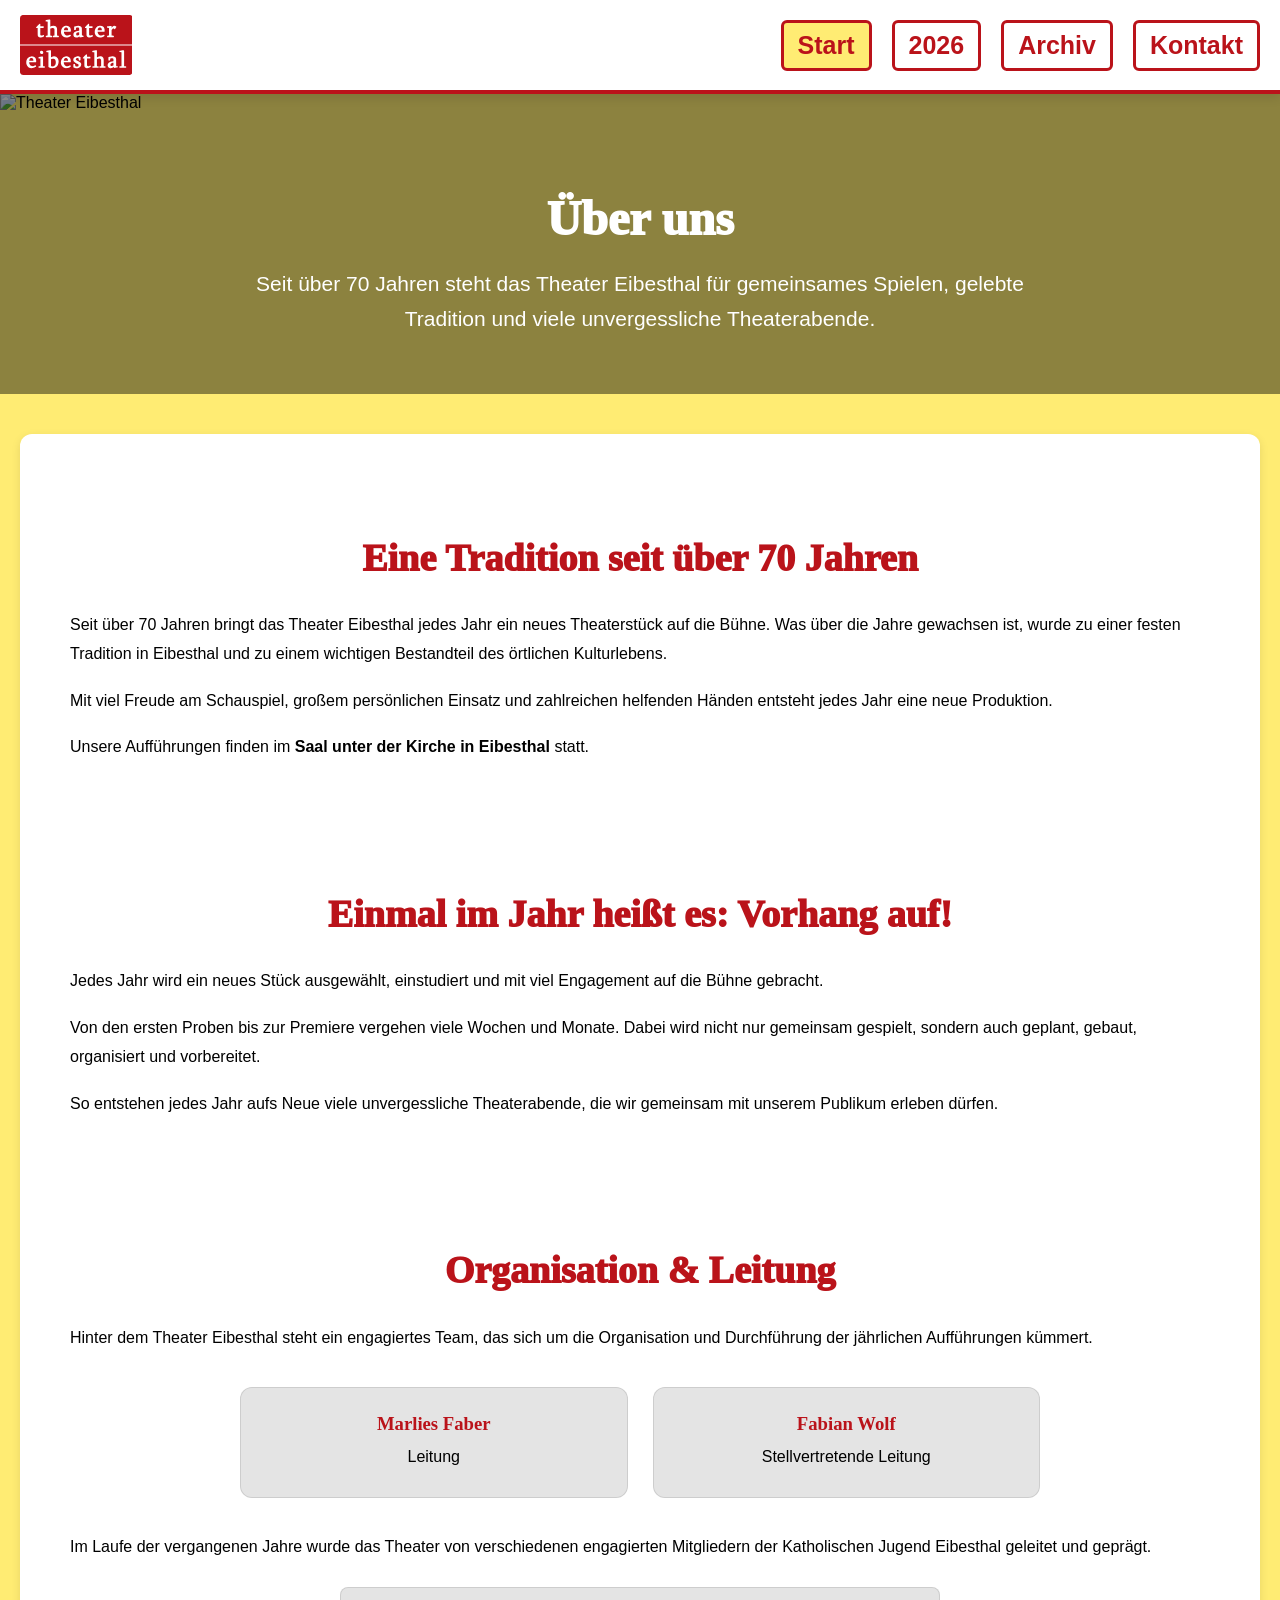
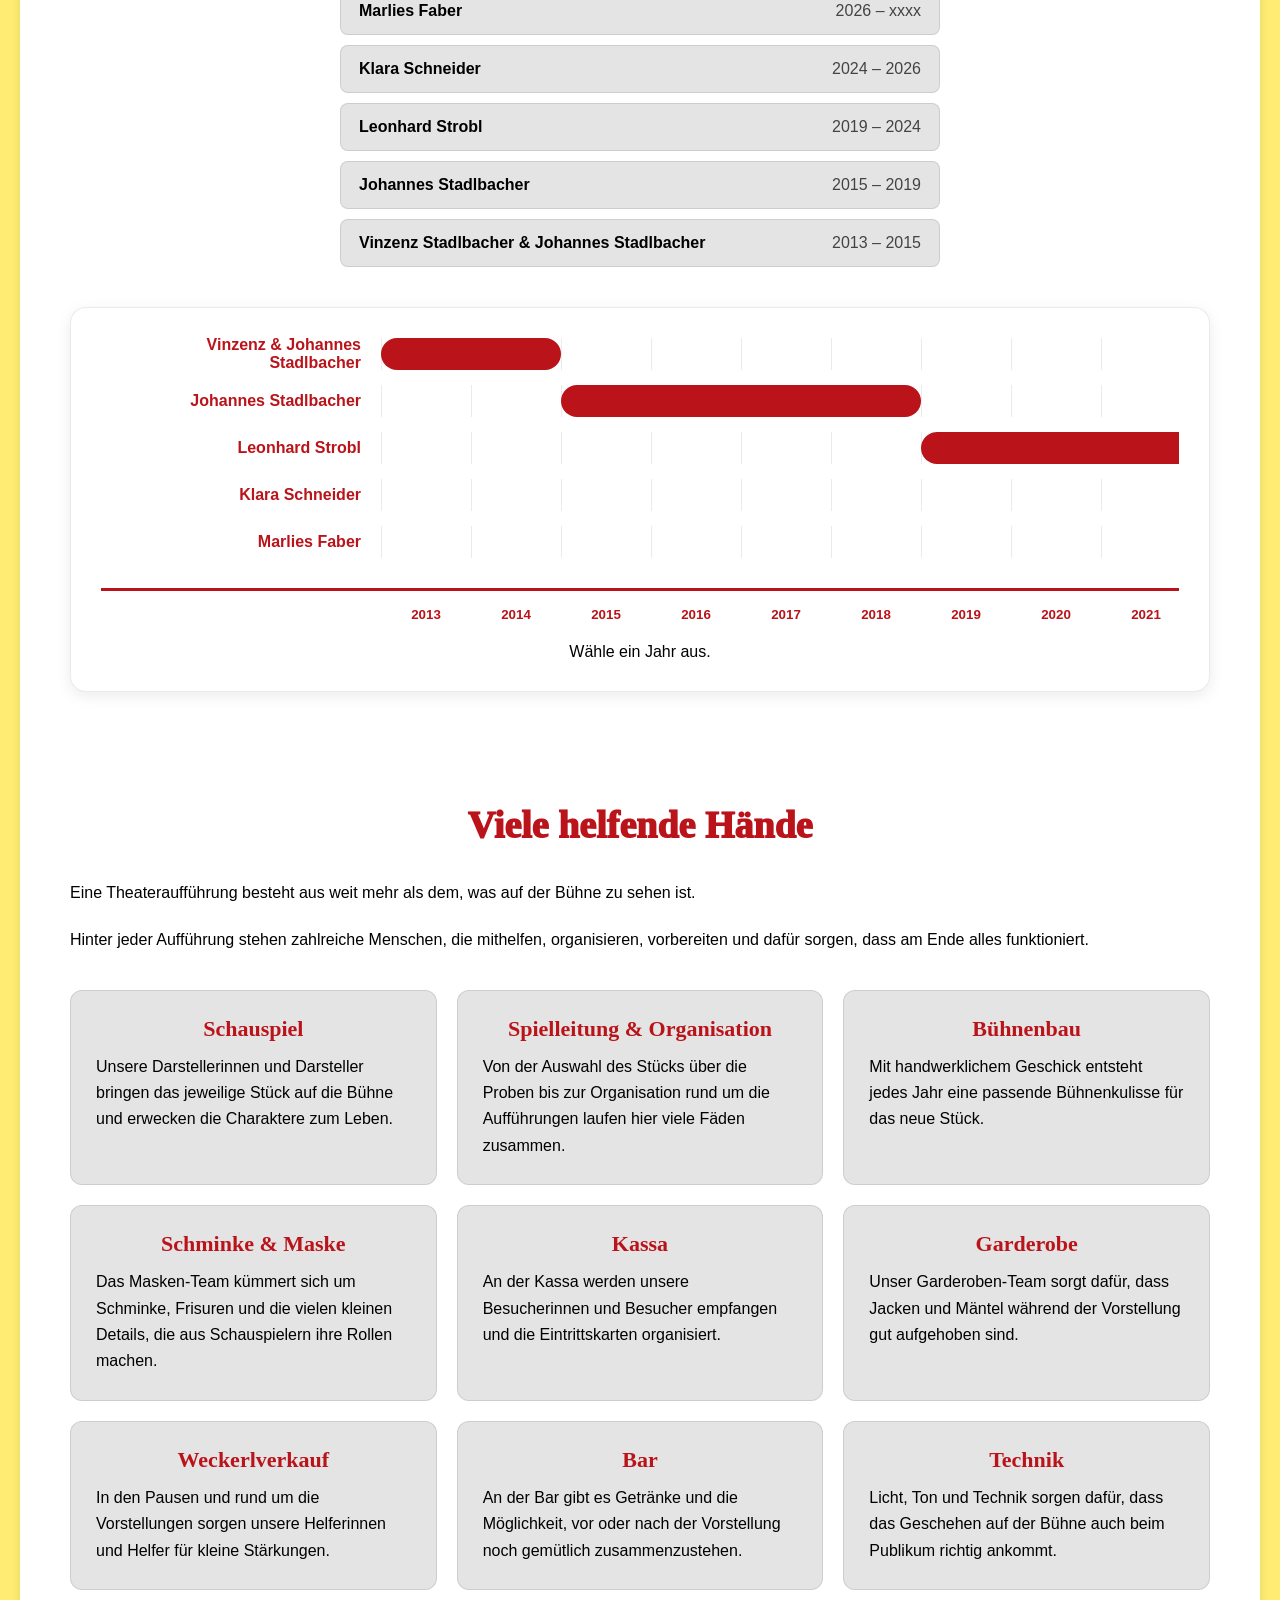
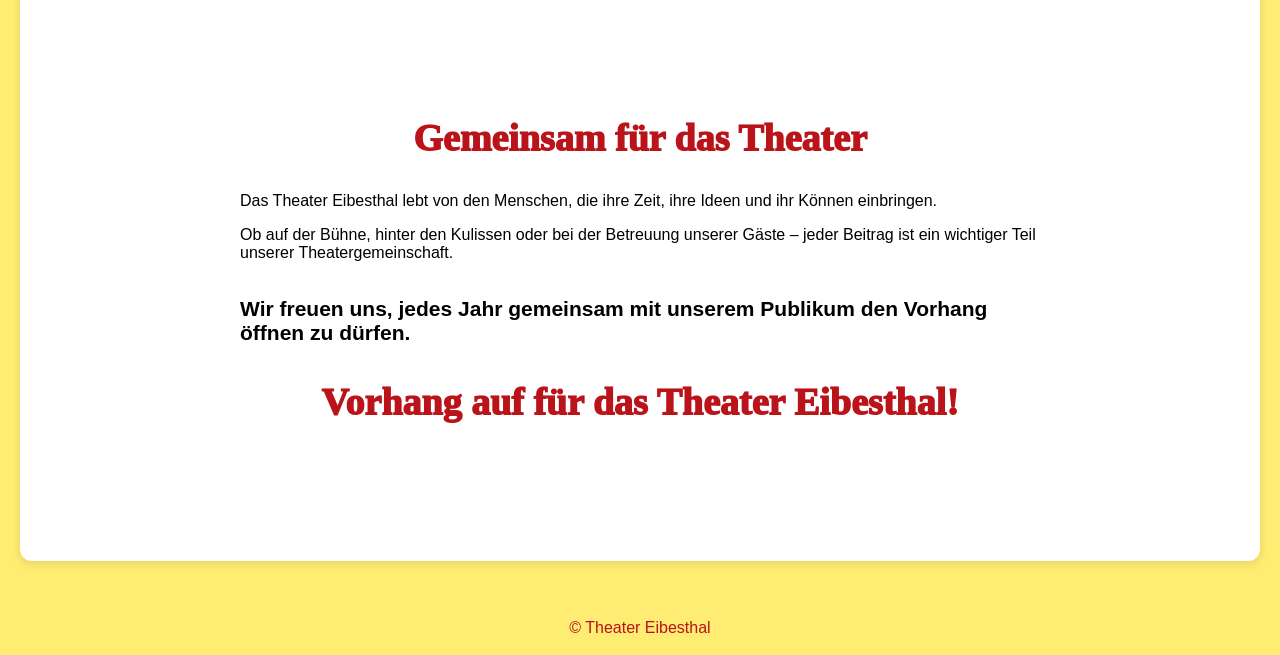
==== index.html @ 8a9f4555 "Added Website Files 2026-11-17" ====
<!DOCTYPE html>
<html lang="de">
<head>
<meta name="viewport" content="width=device-width, initial-scale=1">
<meta charset="UTF-8">
<meta name="theme-color" content="var(--color-current-sub)">
<title>Über uns – Theater Eibesthal</title>
  
<link rel="stylesheet" href="css/style.css">
<link rel="stylesheet" href="css/desktop.css">
<link rel="stylesheet" href="css/mobile.css">


<link rel="icon" type="image/png" href="/favicon.png">
<script defer src="js/stuecke.js"></script>
<script defer src="js/main.js"></script>

</head>


<body>

  <!-- HEADER -->
  <div id="header"></div>


  <main>

    <!-- HERO -->
    <section class="about-hero">

    <img 
        src="bilder/startseite1.jpg" 
        alt="Theater Eibesthal"
        class="about-hero-image"
    >

    <div class="about-hero-content">
        <h1>Über uns</h1>

        <p class="about-intro">
        Seit über 70 Jahren steht das Theater Eibesthal
        für gemeinsames Spielen, gelebte Tradition und
        viele unvergessliche Theaterabende.
        </p>
    </div>

    </section>
    <section class="container section center">
    <div class="about-content">


      <!-- GESCHICHTE -->
       
      <section class="container section">

        <div class="about-section">

          <h2>Eine Tradition seit über 70 Jahren</h2>

          <p>
            Seit über 70 Jahren bringt das Theater Eibesthal
            jedes Jahr ein neues Theaterstück auf die Bühne.
            Was über die Jahre gewachsen ist, wurde zu einer
            festen Tradition in Eibesthal und zu einem wichtigen
            Bestandteil des örtlichen Kulturlebens.
          </p>

          <p>
            Mit viel Freude am Schauspiel, großem persönlichen
            Einsatz und zahlreichen helfenden Händen entsteht
            jedes Jahr eine neue Produktion.
          </p>

          <p>
            Unsere Aufführungen finden im
            <strong>Saal unter der Kirche in Eibesthal</strong>
            statt.
          </p>

        </div>

      </section>


      <!-- JÄHRLICHE AUFFÜHRUNGEN -->
      <section class="container section">

        <div class="about-section">

          <h2>Einmal im Jahr heißt es: Vorhang auf!</h2>

          <p>
            Jedes Jahr wird ein neues Stück ausgewählt,
            einstudiert und mit viel Engagement auf die Bühne
            gebracht.
          </p>

          <p>
            Von den ersten Proben bis zur Premiere vergehen
            viele Wochen und Monate. Dabei wird nicht nur
            gemeinsam gespielt, sondern auch geplant,
            gebaut, organisiert und vorbereitet.
          </p>

          <p>
            So entstehen jedes Jahr aufs Neue viele unvergessliche Theaterabende,
            die wir gemeinsam mit unserem Publikum erleben
            dürfen.
          </p>

        </div>

      </section>


      <!-- LEITUNG -->
      <section class="container section">

        <div class="about-section">

          <h2>Organisation & Leitung</h2>

          <p>
            Hinter dem Theater Eibesthal steht ein engagiertes
            Team, das sich um die Organisation und Durchführung
            der jährlichen Aufführungen kümmert.
          </p>

          <div class="about-leadership">

            <div class="about-person">
              <h3>Marlies Faber</h3>
              <p>Leitung</p>
            </div>

            <div class="about-person">
              <h3>Fabian Wolf</h3>
              <p>Stellvertretende Leitung</p>
            </div>

          </div>

          <p>
            Im Laufe der vergangenen Jahre wurde das Theater
            von verschiedenen engagierten Mitgliedern der Katholischen Jugend Eibesthal
            geleitet und geprägt.
          </p>

          <div class="leadership-history">
            <div>
              <strong>Marlies Faber</strong>
              <span>2026 – xxxx</span>
            </div>

            <div>
              <strong>Klara Schneider</strong>
              <span>2024 – 2026</span>
            </div>

            <div>
              <strong>Leonhard Strobl</strong>
              <span>2019 – 2024</span>
            </div>

            <div>
              <strong>Johannes Stadlbacher</strong>
              <span>2015 – 2019</span>
            </div>

            <div>
              <strong>Vinzenz Stadlbacher & Johannes Stadlbacher</strong>
              <span>2013 – 2015</span>
            </div>

            <!--
              <div>
                <strong>Jakob Faber</strong>
                <span>2008 – 2013</span>
              </div>
            -->
          </div>

          <div class="leadership-wrapper" id="leadership">

            <div class="leadership-scroll">

                <div class="leadership-table">

                    <div class="leader-row">

                        <div class="leader-name">
                            Vinzenz & Johannes Stadlbacher
                        </div>

                        <div class="timeline-track">
                            <div class="bar vinzenz"></div>
                        </div>

                    </div>

                    <div class="leader-row">

                        <div class="leader-name">
                            Johannes Stadlbacher
                        </div>

                        <div class="timeline-track">
                            <div class="bar johannes"></div>
                        </div>

                    </div>

                    <div class="leader-row">

                        <div class="leader-name">
                            Leonhard Strobl
                        </div>

                        <div class="timeline-track">
                            <div class="bar leonhard"></div>
                        </div>

                    </div>

                    <div class="leader-row">

                        <div class="leader-name">
                            Klara Schneider
                        </div>

                        <div class="timeline-track">
                            <div class="bar klara"></div>
                        </div>

                    </div>

                    <div class="leader-row">

                        <div class="leader-name">
                            Marlies Faber
                        </div>

                        <div class="timeline-track">
                            <div class="bar marlies"></div>
                        </div>

                    </div>

                    <div class="year-row">

                        <div class="year-spacer"></div>

                        <button class="year-dot" data-year="2013">2013</button>
                        <button class="year-dot" data-year="2014">2014</button>
                        <button class="year-dot" data-year="2015">2015</button>
                        <button class="year-dot" data-year="2016">2016</button>
                        <button class="year-dot" data-year="2017">2017</button>
                        <button class="year-dot" data-year="2018">2018</button>
                        <button class="year-dot" data-year="2019">2019</button>
                        <button class="year-dot" data-year="2020">2020</button>
                        <button class="year-dot" data-year="2021">2021</button>
                        <button class="year-dot" data-year="2022">2022</button>
                        <button class="year-dot" data-year="2023">2023</button>
                        <button class="year-dot" data-year="2024">2024</button>
                        <button class="year-dot" data-year="2025">2025</button>
                        <button class="year-dot" data-year="2026">2026</button>
                        <button class="year-dot" data-year="2027">2027</button>

                    </div>

                </div>

            </div>
            <div id="timeline-piece-info">
                Wähle ein Jahr aus.
            </div>

        </div>
      </section>


      <!-- HINTER DEN KULISSEN -->
      <section class="container section">

        <div class="about-section">

          <h2>Viele helfende Hände</h2>

          <p>
            Eine Theateraufführung besteht aus weit mehr als
            dem, was auf der Bühne zu sehen ist.
          </p>

          <p>
            Hinter jeder Aufführung stehen zahlreiche
            Menschen, die mithelfen, organisieren, vorbereiten
            und dafür sorgen, dass am Ende alles funktioniert.
          </p>


          <div class="helpers-grid">

            <div class="helper-card">
              <h3>Schauspiel</h3>
              <p>
                Unsere Darstellerinnen und Darsteller bringen
                das jeweilige Stück auf die Bühne und erwecken
                die Charaktere zum Leben.
              </p>
            </div>


            <div class="helper-card">
              <h3>Spielleitung & Organisation</h3>
              <p>
                Von der Auswahl des Stücks über die Proben bis
                zur Organisation rund um die Aufführungen laufen
                hier viele Fäden zusammen.
              </p>
            </div>


            <div class="helper-card">
              <h3>Bühnenbau</h3>
              <p>
                Mit handwerklichem Geschick entsteht jedes Jahr
                eine passende Bühnenkulisse für das neue Stück.
              </p>
            </div>


            <div class="helper-card">
              <h3>Schminke & Maske</h3>
              <p>
                Das Masken-Team kümmert sich um Schminke,
                Frisuren und die vielen kleinen Details,
                die aus Schauspielern ihre Rollen machen.
              </p>
            </div>


            <div class="helper-card">
              <h3>Kassa</h3>
              <p>
                An der Kassa werden unsere Besucherinnen und
                Besucher empfangen und die Eintrittskarten
                organisiert.
              </p>
            </div>


            <div class="helper-card">
              <h3>Garderobe</h3>
              <p>
                Unser Garderoben-Team sorgt dafür, dass Jacken
                und Mäntel während der Vorstellung gut
                aufgehoben sind.
              </p>
            </div>


            <div class="helper-card">
              <h3>Weckerlverkauf</h3>
              <p>
                In den Pausen und rund um die Vorstellungen
                sorgen unsere Helferinnen und Helfer für kleine
                Stärkungen.
              </p>
            </div>


            <div class="helper-card">
              <h3>Bar</h3>
              <p>
                An der Bar gibt es Getränke und die Möglichkeit,
                vor oder nach der Vorstellung noch gemütlich
                zusammenzustehen.
              </p>
            </div>


            <div class="helper-card">
              <h3>Technik</h3>
              <p>
                Licht, Ton und Technik sorgen dafür, dass das
                Geschehen auf der Bühne auch beim Publikum
                richtig ankommt.
              </p>
            </div>

          </div>

        </div>

      </section>


      <!-- ABSCHLUSS -->
      <section class="container section center about-end">

        <h2>Gemeinsam für das Theater</h2>

        <p>
          Das Theater Eibesthal lebt von den Menschen,
          die ihre Zeit, ihre Ideen und ihr Können einbringen.
        </p>

        <p>
          Ob auf der Bühne, hinter den Kulissen oder bei der
          Betreuung unserer Gäste – jeder Beitrag ist ein
          wichtiger Teil unserer Theatergemeinschaft.
        </p>

        <p class="about-highlight">
          Wir freuen uns, jedes Jahr gemeinsam mit unserem
          Publikum den Vorhang öffnen zu dürfen.
        </p>

        <h2>Vorhang auf für das Theater Eibesthal!</h2>

      </section>

  </div>
  </section>

  </main>


  <!-- FOOTER -->
  <div id="footer"></div>


  <!-- LIGHTBOX -->
  <div id="lightbox">

    <button class="close">✕</button>

    <button class="prev">❮</button>

    <img src="" alt="">

    <button class="next">❯</button>

  </div>


</body>

</html>
---- css/style.css ----
﻿/* ===========================================================
   THEATER WEBSITE – STYLESHEET
   Strukturierter und kommentierter Haupt-Style-Block
   =========================================================== */

/* -----------------------------------------------------------
   1. DESIGN TOKENS / VARIABLEN
   ----------------------------------------------------------- */
@import url('https://googleapis.com');

:root {
    
    --color-stueck-202x-main: #c59e41;
    --color-stueck-202x-sub: #7a1f2b;


    --color-current-main: #FFEC73;
    --color-current-sub: #BA131A;

    /* Stückfarben */
    --color-ewig-rauschen-die-gelder-main: #FFEC73;
    --color-ewig-rauschen-die-gelder-sub: #BA131A;

/*    #048E5D --grün -ordner    */
/*    #BA131A --rot  -plakat    */
/*    #FFEC73 --gold -logo      */

    --color-zwei-luegen-main: #96c0e8;
    --color-zwei-luegen-sub: #003668;

    --color-da-capo-main: #cefe9a;
    --color-da-capo-sub: #4414e4;

    --color-krankenschein-main: #f0efaa;
    --color-krankenschein-sub: #cb6a4c;

    --color-buerobuero-main: #9abbde;
    --color-buerobuero-sub: #312763;

    --color-saloon-main: #c59e41;
    --color-saloon-sub: #070707;

    --color-film-2021-main: #f6c274;
    --color-film-2021-sub: #020201;

    --color-messerscharf-main: #5db6e0;
    --color-messerscharf-sub: #101116;

    --color-jerry-ist-tot-main: #fff;
    --color-jerry-ist-tot-sub: #8a0304;

    --color-rue-de-lourcine-main: #fff;
    --color-rue-de-lourcine-sub: #de0c19;

    --color-glanz-und-glorie-main: #cf8105;
    --color-glanz-und-glorie-sub: #000000;

    --color-der-meisterboxer-main: #fff;
    --color-der-meisterboxer-sub: #000000;

    --color-wahlverwandtschaften-main: #feece0;
    --color-wahlverwandtschaften-sub: #482d34;

    --color-weiberfeinde-main: #e3e3e3;
    --color-weiberfeinde-sub: #3d3e3d;

    --color-wiegenwaldcamp-main: #a88660;
    --color-wiegenwaldcamp-sub: #000000;

    /* Fallback */
    --color-unknown-main: #eeeeee;
    --color-unknown-sub: #333333;
}

/* -----------------------------------------------------------
   2. FONTS / IMPORTS
   ----------------------------------------------------------- */
@import url('https://fonts.googleapis.com/css2?family=Open+Sans:wght@300;400;600;700&display=swap');

/* -----------------------------------------------------------
   3. BASISSTYLES
   ----------------------------------------------------------- */
html {
    overflow-y: scroll;
    -webkit-tap-highlight-color: #ffffff;
}

body {
    font-family: 'Open Sans', Arial, sans-serif;
    margin: 0;

    background:
        url("../bilder/curtain.png") repeat,
        var(--color-current-main);
}

.beschreibung {
    white-space: pre-line;
}

/* -----------------------------------------------------------
   4. TYPOGRAPHIE
   ----------------------------------------------------------- */
h1 {
    font-size: 48px;
    font-weight: 1000;
}

h2 {
    font-size: 38px;
    font-weight: 1000;
}

h1,
h2,
h3 {
    color: var(--color-current-sub);
    font-family: 'News Cycle', serif;
    text-align: center;
}

/* -----------------------------------------------------------
   5. LAYOUT / CONTAINER
   ----------------------------------------------------------- */
.container {
    max-width: 1500px;
    margin: 0 auto;
    padding: 40px 20px;
}

/* -----------------------------------------------------------
   6. HEADER / NAVIGATION
   ----------------------------------------------------------- */
.header {
    width: 100%;
    box-sizing: border-box;
    background: white;
    border-bottom: 4px solid var(--color-current-sub);
    box-shadow: 0 4px 10px rgba(0, 0, 0, 0.1);
    position: sticky;
    top: 0;
    z-index: 500;
}

.nav {
    display: flex;
    align-items: center;
    justify-content: space-between;
    max-width: 1500px;
    margin: 0 auto;
    padding: 15px 20px;
}

.logo {
    height: 60px;
    display: flex;
    align-items: center;
    border-radius: 4px;
}

.logo svg {
    height: 100%;
    width: auto;
}

.logo svg #schrift path,
.logo svg path {
    color: var(--color-current-sub);
}

nav {
    display: flex;
    align-items: center;
    gap: 20px;
}

nav a {
    text-decoration: none;
    color: var(--color-current-sub);
    font-weight: bold;
    font-size: 25px;
    padding: 8px 14px;
    border-radius: 6px;
    border: 3px solid var(--color-current-sub);
    transition: 0.2s;
}

nav a.active {
    background: var(--color-current-main);
    color: var(--color-current-sub);
    border-color: var(--color-current-sub);
}

nav a.active:hover {
    opacity: 0.8;
}

nav a:hover {
    background: var(--color-current-main);
}

/* -----------------------------------------------------------
   7. COMPONENTS / BUTTONS / LINKS
   ----------------------------------------------------------- */
.contact-links a {
    font-size: 17px;
    display: inline-block;
    background: var(--color-current-sub);
    color: #fff;
    text-decoration: none;
    padding: 6px 10px;
    border-radius: 8px;
}

.contact-links a:not(.social-icons):hover {
    background: var(--color-current-sub);
    color: #fff;
    text-decoration: none;
}

.social-icons {
    display: flex;
    justify-content: center;
    align-items: center;
    gap: clamp(12px, 3vw, 25px);
    margin-top: 10px;
}

.social-icons a {
    background: none;
    padding: 0;
    border-radius: 0;
}

.social-icons a svg {
    width: 60px;
    height: 60px;
    display: block;
    color: var(--color-current-sub);
    transition: 0.2s ease;
}

.social-icons a:hover svg {
    transform: scale(1.1);
    background: none !important;
}

.btn {
    display: inline-block;
    margin-top: 10px;
    padding: 10px 20px;
    background: var(--color-current-sub);
    color: white;
    text-decoration: none;
    border-radius: 6px;
    transition: 0.2s;
    text-align: center;
}

.stueck a.btn {
    display: block;
    margin: 20px auto 0 auto;
    text-align: center;
    width: fit-content;
}

.btn:hover {
    opacity: 0.85;
}

.back-btn {
    display: block;
    margin: 10px auto;
    padding: 10px 20px;
    border: 3px solid #fff;
    font-weight: 700;
    font-size: 17px;
    background: var(--color-current-sub);
    color: white;
    cursor: pointer;
    border-radius: 6px;
    transition: background 0.2s ease, color 0.2s ease, border 0.2s ease;
}

.back-btn:hover {
    opacity: 0.85;
    background: #fff;
    color: var(--color-current-sub);
    border: 3px solid var(--color-current-sub);
    font-weight: 700;
    font-size: 17px;
    opacity: 1;
    cursor: default;
}

.disabled-btn {
    display: inline-block;
    background: #ccc;
    color: #666;
    padding: 10px 20px;
    border-radius: 6px;
    font-weight: 700;
    cursor: default;
    opacity: 0.7;
    border: 2px solid #999;
}


/* -----------------------------------------------------------
   13. UX / INTERAKTIVE HILFEN
   ----------------------------------------------------------- */
.btn,
nav a,
.gallery img,
.cast-card img,
.tab-btn,
.card a,
.scroll-btn {
    cursor: pointer !important;
    user-select: none !important;
}

* {
    -webkit-tap-highlight-color: transparent !important;
}

button:focus,
a:focus,
.btn:focus {
    outline: none !important;
}

button:active,
a:active,
.btn:active {
    background-color: inherit !important;
    opacity: 1 !important;
}

.beschreibung-toggle {
    display: none;
}

.mobile-scroll-hint {
    display: none;
}



/* -----------------------------------------------------------
   15. ÜBER UNS
   ----------------------------------------------------------- */
.about-hero {
    position: relative;
    width: 100%;
    height: 300px;
    overflow: hidden;
    display: flex;
    align-items: center;
    justify-content: center;
}


.about-content {
    max-width: 1500px;
    margin: 0 auto;
    padding: 30px;
    background: white;
    border-radius: 12px;
    box-shadow: 0 3px 10px rgba(0, 0, 0, 0.1);
}

.about-hero-image {
    position: absolute;
    inset: 0;
    width: 100%;
    height: 100%;
    object-fit: cover;
    object-position: center;
}

.about-hero::after {
    content: "";
    position: absolute;
    inset: 0;
    background: rgba(0, 0, 0, 0.45);
}

.about-hero-content {
    position: relative;
    z-index: 1;
    max-width: 800px;
    padding: 30px;
    text-align: center;
    color: white;
}

.about-hero-content h1 {
    font-size: 48px;
    margin-bottom: 20px;
    color: white;
}

.about-intro {
    max-width: 1500px;
    margin: 20px auto 0;
    font-size: 21px;
    line-height: 1.7;
}

.about-section {
    max-width: 1500px;
    margin: 0 auto;
}

.about-section p {
    line-height: 1.8;
    margin-bottom: 18px;
}

.about-leadership {
    display: grid;
    grid-template-columns: repeat(2, 1fr);
    gap: 25px;
    margin: 35px auto;
    max-width: 800px;
}

.about-person {
    background: white;
    padding: 25px;
    border-radius: 12px;
    text-align: center;
    box-shadow: 0 3px 10px rgba(0, 0, 0, 0.08);
}

.about-person h3 {
    margin: 0 0 8px 0;
}

.about-person p {
    margin: 0;
}

.leadership-history {
    display: grid;
    gap: 10px;
    max-width: 600px;
    margin: 25px auto 0;
}

.leadership-history div {
    display: flex;
    justify-content: space-between;
    align-items: center;
    gap: 20px;
    background: white;
    padding: 14px 18px;
    border-radius: 8px;
    box-shadow: 0 2px 8px rgba(0, 0, 0, 0.06);
}

.leadership-history span {
    opacity: 0.7;
}

.helpers-grid {
    display: grid;
    grid-template-columns: repeat(3, 1fr);
    gap: 20px;
    margin-top: 35px;
}

.helper-card {
    background: white;
    padding: 25px;
    border-radius: 12px;
    box-shadow: 0 3px 10px rgba(0, 0, 0, 0.08);
}

.helper-card h3 {
    margin-top: 0;
    margin-bottom: 12px;
    font-size: 22px;
}

.helper-card p {
    margin: 0;
    line-height: 1.65;
}

.about-person,
.helper-card,
.leadership-history div {
    background: #e1e1e1e1;
    border: 1px solid rgba(0, 0, 0, 0.1);
    box-shadow: none;
}

.about-end {
    max-width: 800px;
    padding-top: 55px;
    padding-bottom: 75px;
}

.about-highlight {
    font-size: 21px;
    font-weight: 600;
    margin: 35px auto !important;
}

#scrollTopBtn {
    position: fixed;
    right: 20px;
    bottom: 20px;
    width: 50px;
    height: 50px;
    display: none;
    align-items: center;
    justify-content: center;
    border: none;
    border-radius: 50%;
    background: var(--color-current-sub);
    backdrop-filter: blur(4px);
    color: var(--color-current-main);
    font-size: 30px;
    font-weight: 700;
    line-height: 1;
    cursor: pointer;
    box-shadow: 0 2px 8px rgba(0, 0, 0, 0.3);
    transition: 0.2s ease;
    z-index: 1000;
}

#scrollTopBtn:hover {
    background: #fff;
    transform: translateY(-2px);
}

.leadership-wrapper {
    margin-top: 40px;
    background: white;
    border-radius: 16px;
    padding: 30px;
    box-shadow:
        0 4px 15px rgba(0,0,0,.08);
    border: 1px solid rgba(0,0,0,.08);
}

.leadership-scroll {
    overflow-x: auto;
    color: var(--color-current-sub) !important;
}

.leadership-table {
    min-width: 1400px;
}

.leader-row {
    display: grid;
    grid-template-columns: 280px 1fr;
    align-items: center;
    margin-bottom: 15px;
}

.leader-name {
    position: sticky;
    left: 0;
    background: #fff;
    z-index: 10;
    font-weight: 700;
    color: var(--color-current-sub);
    padding-right: 20px;
    padding-left: 10px;
    text-align: right;
    height: 32px;
    display: flex;
    align-items: center;
    justify-content: flex-end;
}

.timeline-track {
    display: grid;
    grid-template-columns: repeat(15, 90px);
    position: relative;
    height: 32px;
    background-image:
        repeating-linear-gradient(
            to right,
            rgba(0,0,0,.08),
            rgba(0,0,0,.08) 1px,
            transparent 1px,
            transparent 90px
        );
}

.bar {
    height: 32px;
    background: var(--color-current-sub);
    border-radius: 999px;
}

.vinzenz {
    grid-column: 1 / 3;
}

.johannes {
    grid-column: 3 / 7;
}

.leonhard {
    grid-column: 7 / 12;
}

.klara {
    grid-column: 12 / 14;
}

.marlies {
    grid-column: 14 / -1;
    background:
        linear-gradient(
            90deg,
            var(--color-current-sub),
            var(--color-current-main)
        );
}

.year-row {
    display: grid;
    grid-template-columns:
        280px
        repeat(15, 90px);
    min-width: 1540px;
    margin-top: 30px;
    border-top: 3px solid var(--color-current-sub);
    padding-top: 15px;
}

.year-spacer {
    position: sticky;
    left: 0;
    background: #fff;
    z-index: 10;
}

.year-dot {
    border: none;
    background: none;
    color: var(--color-current-sub);
    font-weight: bold;
    cursor: pointer;
    transition: .2s;
}

.year-dot:hover {
    color: var(--color-current-main);
    transform: translateY(-3px);
}

#timeline-piece-info {
    width: 70%;
    max-width: 700px;
    margin: 0 auto;
    text-align: center;
    padding-top: 20px;
}

#timeline-piece-info:empty {
    display: none;
}

.timeline-preview {
    width: 70%;
    max-width: 500px;
    margin: 0 auto;
    background: white;
    padding: 25px;
    border-radius: 12px;
    text-align: center;
    box-shadow: 0 3px 10px rgba(0,0,0,.1);
}

.timeline-preview img {
    width: 220px;
    max-width: 100%;
    display: block;
    margin: 0 auto 20px;
    border-radius: 10px;
}

.timeline-preview h3 {
    margin-bottom: 5px;
}

.timeline-preview .jahr {
    font-size: 1.5rem;
    font-weight: 900;
    color: var(--color-current-sub);
    margin: 10px 0 20px;
    text-align: center;
}

.timeline-preview .beschreibung {
    max-width: 500px;
    margin: 0 auto 20px;
    line-height: 1.6;
}


.timeline-preview .btn {
    display: inline-block;
    margin-top: 10px;
}

.timeline-preview .btn:hover {
    background: var(--color-current-main);
    color: var(--color-current-sub);
}
---- css/desktop.css ----
/* ===========================================================
   DESKTOP.CSS
   Desktop-/Tablet Layouts und Komponenten
   =========================================================== */

/* ===========================================================
   ÜBER UNS
   =========================================================== */

.about-hero {
    position: relative;
    width: 100%;
    height: 300px;
    overflow: hidden;
    display: flex;
    align-items: center;
    justify-content: center;
}

.about-content {
    max-width: 1500px;
    margin: 0 auto;
    padding: 30px;
    background: white;
    border-radius: 12px;
    box-shadow: 0 3px 10px rgba(0, 0, 0, 0.1);
}

.about-hero-image {
    position: absolute;
    inset: 0;
    width: 100%;
    height: 100%;
    object-fit: cover;
    object-position: center;
}

.about-hero::after {
    content: "";
    position: absolute;
    inset: 0;
    background: rgba(0, 0, 0, 0.45);
}

.about-hero-content {
    position: relative;
    z-index: 1;
    max-width: 800px;
    padding: 30px;
    text-align: center;
    color: white;
}

.about-hero-content h1 {
    font-size: 48px;
    margin-bottom: 20px;
    color: white;
}

.about-intro {
    max-width: 1500px;
    margin: 20px auto 0;
    font-size: 21px;
    line-height: 1.7;
}

.about-section {
    max-width: 1500px;
    margin: 0 auto;
}

.about-section p {
    line-height: 1.8;
    margin-bottom: 18px;
}

.about-leadership {
    display: grid;
    grid-template-columns: repeat(2, 1fr);
    gap: 25px;
    margin: 35px auto;
    max-width: 800px;
}

.about-person {
    background: white;
    padding: 25px;
    border-radius: 12px;
    text-align: center;
    box-shadow: 0 3px 10px rgba(0, 0, 0, 0.08);
}

.about-person h3 {
    margin: 0 0 8px 0;
}

.about-person p {
    margin: 0;
}

.leadership-history {
    display: grid;
    gap: 10px;
    max-width: 600px;
    margin: 25px auto 0;
}

.leadership-history div {
    display: flex;
    justify-content: space-between;
    align-items: center;
    gap: 20px;
    background: white;
    padding: 14px 18px;
    border-radius: 8px;
    box-shadow: 0 2px 8px rgba(0, 0, 0, 0.06);
}

.leadership-history span {
    opacity: 0.7;
}

.helpers-grid {
    display: grid;
    grid-template-columns: repeat(3, 1fr);
    gap: 20px;
    margin-top: 35px;
}

.helper-card {
    background: white;
    padding: 25px;
    border-radius: 12px;
    box-shadow: 0 3px 10px rgba(0, 0, 0, 0.08);
}

.helper-card h3 {
    margin-top: 0;
    margin-bottom: 12px;
    font-size: 22px;
}

.helper-card p {
    margin: 0;
    line-height: 1.65;
}

.about-person,
.helper-card,
.leadership-history div {
    background: #e1e1e1e1;
    border: 1px solid rgba(0,0,0,.1);
    box-shadow: none;
}

.about-end {
    max-width: 800px;
    padding-top: 55px;
    padding-bottom: 75px;
}

.about-highlight {
    font-size: 21px;
    font-weight: 600;
    margin: 35px auto !important;
}

/* ===========================================================
   SCROLL BUTTON
   =========================================================== */

#scrollTopBtn {
    position: fixed;
    right: 20px;
    bottom: 20px;
    width: 50px;
    height: 50px;

    display: none;
    align-items: center;
    justify-content: center;

    border: none;
    border-radius: 50%;

    background: var(--color-current-sub);
    color: var(--color-current-main);

    font-size: 30px;
    font-weight: 700;

    cursor: pointer;

    box-shadow: 0 2px 8px rgba(0,0,0,.3);

    transition: .2s ease;

    z-index: 1000;
}

#scrollTopBtn:hover {
    background: #fff;
    transform: translateY(-2px);
}

/* ===========================================================
   TIMELINE
   =========================================================== */

.leadership-wrapper {
    margin-top: 40px;

    background: white;

    border-radius: 16px;
    padding: 30px;

    border: 1px solid rgba(0,0,0,.08);

    box-shadow:
        0 4px 15px rgba(0,0,0,.08);
}

.leadership-scroll {
    overflow-x: auto;
    color: var(--color-current-sub);
}

.leadership-table {
    min-width: 1400px;
}

.leader-row {
    display: grid;
    grid-template-columns: 280px 1fr;
    align-items: center;
    margin-bottom: 15px;
}

.leader-name {
    position: sticky;
    left: 0;

    background: white;

    z-index: 10;

    font-weight: 700;

    color: var(--color-current-sub);

    padding-right: 20px;
    padding-left: 10px;

    text-align: right;

    height: 32px;

    display: flex;
    align-items: center;
    justify-content: flex-end;
}

.timeline-track {
    display: grid;
    grid-template-columns: repeat(15, 90px);

    position: relative;

    height: 32px;

    background-image:
        repeating-linear-gradient(
            to right,
            rgba(0,0,0,.08),
            rgba(0,0,0,.08) 1px,
            transparent 1px,
            transparent 90px
        );
}

.bar {
    height: 32px;
    background: var(--color-current-sub);
    border-radius: 999px;
}

.vinzenz {
    grid-column: 1 / 3;
}

.johannes {
    grid-column: 3 / 7;
}

.leonhard {
    grid-column: 7 / 12;
}

.klara {
    grid-column: 12 / 14;
}

.marlies {
    grid-column: 14 / -1;

    background:
        linear-gradient(
            90deg,
            var(--color-current-sub),
            var(--color-current-main)
        );
}

.year-row {
    display: grid;

    grid-template-columns:
        280px
        repeat(15, 90px);

    min-width: 1540px;

    margin-top: 30px;

    border-top: 3px solid var(--color-current-sub);

    padding-top: 15px;
}

.year-spacer {
    position: sticky;
    left: 0;

    background: white;

    z-index: 10;
}

.year-dot {
    border: none;
    background: none;

    color: var(--color-current-sub);

    font-weight: bold;

    cursor: pointer;

    transition: .2s;
}

.year-dot:hover {
    color: var(--color-current-main);
    transform: translateY(-3px);
}

#timeline-piece-info {
    width: 70%;
    max-width: 700px;

    margin: 0 auto;

    text-align: center;

    padding-top: 20px;
}

#timeline-piece-info:empty {
    display: none;
}

.timeline-preview {
    width: 70%;
    max-width: 500px;

    margin: 0 auto;

    background: white;

    padding: 25px;

    border-radius: 12px;

    text-align: center;

    box-shadow: 0 3px 10px rgba(0,0,0,.1);
}

.timeline-preview img {
    width: 220px;
    max-width: 100%;

    display: block;

    margin: 0 auto 20px;

    border-radius: 10px;
}

.timeline-preview h3 {
    margin-bottom: 5px;
}

.timeline-preview .jahr {
    font-size: 1.5rem;
    font-weight: 900;
    color: var(--color-current-sub);

    margin: 10px 0 20px;

    text-align: center;
}

.timeline-preview .beschreibung {
    max-width: 500px;
    margin: 0 auto 20px;

    line-height: 1.6;
}

.timeline-preview .btn {
    display: inline-block;
    margin-top: 10px;
}

.timeline-preview .btn:hover {
    background: var(--color-current-main);
    color: var(--color-current-sub);
}

/* ===========================================================
   STARTSEITE / AKTUELLES STÜCK
   =========================================================== */

.stueck {
    display: flex;
    gap: 40px;
    background: white;
    padding: 25px;
    border-radius: 12px;
    box-shadow: 0 4px 12px rgba(0, 0, 0, 0.08);
    align-items: center;
}

.stueck img {
    width: 300px;
    flex: 0 0 300px;
    border-radius: 10px;
}

.stueck > div {
    flex: 1;
    max-width: 1000px;
    margin: 0 auto;
}

.stueck a.btn {
    display: block;
    margin: 20px auto 0;
    text-align: center;
    width: fit-content;
}

.dates {
    color: var(--color-current-sub);
    text-align: center;
    margin-top: 10px;
    line-height: 1.6;
}

#aktuelles-stueck .dates {
    display: grid;
    grid-template-columns: repeat(3, 1fr);
    gap: 10px;
    max-width: 1000px;
    margin: 15px auto 0;
}

#aktuelles-stueck .dates span {
    margin: 0;
    text-align: center;
}

.dates span {
    display: inline-block;
    background: var(--color-current-main);
    padding: 6px 10px;
    margin: 5px;
    border-radius: 6px;
    font-size: 16px;
    box-shadow: 0 3px 3px rgba(0,0,0,.1);
}

.highlight-termin {
    text-decoration: underline;
    color: var(--color-current-sub);
}

.u18 {
    text-decoration: underline;
}

#aktuelles-stueck .beschreibung {
    max-width: 850px;
    margin: 0 auto;
    text-align: left;
}

/* ===========================================================
   ARCHIV
   =========================================================== */

.jahr-filter-wrapper {
    display: flex;
    align-items: center;
    gap: 10px;
    margin: 20px auto;
    justify-content: center;
}

#jahr-filter {
    display: flex;
    gap: 11px;
    overflow: hidden;
    scroll-behavior: smooth;
    width: 450px;
}

#jahr-filter button {
    width: 100px;
    flex: 0 0 80px;
    padding: 12px 0;
    border: 3px solid #fff;
    font-weight: 700;
    font-size: 17px;
    background: var(--color-current-sub);
    color: white;
    cursor: pointer;
    border-radius: 6px;
}

#jahr-filter button.active {
    background: #fff;
    color: var(--color-current-sub);
    border: 3px solid var(--color-current-sub);
    cursor: default;
}

#jahr-filter button:not(.active):hover {
    background: #fff;
    color: var(--color-current-sub);
    border: 3px solid var(--color-current-sub);
    transition: .2s ease;
}

.scroll-btn {
    background: var(--color-current-sub);
    color: white;
    border: 2px solid #fff;
    width: 30px;
    height: 30px;
    border-radius: 50%;
    font-weight: 1000;
    font-size: 17px;
    display: flex;
    align-items: center;
    justify-content: center;
}

.scroll-btn:hover {
    background: #fff;
    color: var(--color-current-sub);
    border: 3px solid var(--color-current-sub);
}

#archiv-grid {
    display: flex;
    justify-content: center;
    flex-wrap: wrap;
    gap: 20px;
    margin-top: 30px;
}

.card {
    width: 400px;
    text-align: center;
    background: white;
    padding: 20px;
    border-radius: 12px;
    overflow: hidden;
    box-shadow: 0 3px 10px rgba(0,0,0,.1);
}

.card img {
    width: 100%;
    border-radius: 8px;
}

.card h3 {
    margin: 15px 0 5px;
}

/* ===========================================================
   TABS
   =========================================================== */

.tabs {
    margin-top: 20px;
    text-align: center;
}

.tabs button {
    margin: 5px;
    padding: 10px 20px;
    border: 3px solid #fff;
    font-weight: 700;
    font-size: 17px;
    border-radius: 6px;
    color: white;
    background: var(--color-current-sub);
    cursor: pointer;
    transition:
        background .2s ease,
        color .2s ease,
        border .2s ease;
}

.tabs button.active {
    background: #fff;
    color: var(--color-current-sub);
    border: 3px solid var(--color-current-sub);
    cursor: default;
}

.tabs button:not(.active):hover {
    background: #fff;
    color: var(--color-current-sub);
    border: 3px solid var(--color-current-sub);
}

.tab-content {
    background: white;
    padding: 25px;
    margin-top: 15px;
    border-radius: 12px;
    text-align: center;
    box-shadow: 0 3px 10px rgba(0,0,0,.1);
}

/* ===========================================================
   DETAILSEITEN
   =========================================================== */

.poster-img {
    max-width: 420px;
    border-radius: 10px;
    box-shadow: 0 5px 15px rgba(0,0,0,.2);
}

.trailer-container {
    width: 100%;
    max-width: 100%;
    aspect-ratio: 16 / 9;
    background: #000;
}

.trailer-container iframe {
    width: 100%;
    height: 100%;
    border: none;
    display: block;
}

.instagram-wrapper {
    width: 100%;
    display: flex;
    justify-content: center;
}

.instagram-wrapper .instagram-media {
    width: 50% !important;
    max-width: 600px !important;
    min-width: 250px !important;
    margin: 0 auto !important;
}

.instagram-wrapper blockquote.instagram-media {
    margin: 0 auto !important;
}

/* ===========================================================
   BESETZUNG
   =========================================================== */

.cast-grid {
    display: grid;
    grid-template-columns: repeat(auto-fill, 200px);
    gap: 20px;
    justify-content: center;
    margin-top: 20px;
}

.cast-card {
    background: white;
    padding: 12px;
    border-radius: 12px;
    text-align: center;
    box-shadow: 0 3px 10px rgba(0,0,0,.1);
}

.cast-card img {
    width: 100%;
    height: 200px;
    object-fit: contain;
    background: #eee;
    border-radius: 8px;
    margin-bottom: 5px;
}

.cast-role {
    font-size: 16px;
    color: #666;
}

.cast-name {
    font-weight: bold;
    color: var(--color-current-sub);
}

/* ===========================================================
   GALERIE
   =========================================================== */

.gallery {
    display: grid;
    grid-template-columns: repeat(auto-fill, 150px);
    gap: 15px;
    justify-content: center;
    margin-top: 20px;
}

.gallery img {
    width: 150px;
    height: 150px;
    object-fit: contain;
    background: #eee;
    border-radius: 8px;
    padding: 5px;
    transition: .2s;
}

.gallery img:hover {
    opacity: .85;
}

.gallery-loader {
    display: flex;
    flex-direction: column;
    align-items: center;
    gap: 12px;
    padding: 30px;
}

.gallery-spinner {
    width: 45px;
    height: 45px;
    border: 4px solid #ddd;
    border-top-color: var(--color-current-sub);
    border-radius: 50%;
    animation: gallerySpin 1s linear infinite;
}

@keyframes gallerySpin {
    to {
        transform: rotate(360deg);
    }
}

/* ===========================================================
   LIGHTBOX
   =========================================================== */

#lightbox {
    position: fixed;
    inset: 0;
    z-index: 2000;
    display: none;

    justify-content: center;
    align-items: center;

    background: rgba(0,0,0,.9);
}

#lightbox img {
    max-width: 90%;
    max-height: 90%;
    border-radius: 10px;
}

#lightbox button {
    position: absolute;
    background: none;
    border: none;
    color: white;
    font-size: 40px;
}

#lightbox .close {
    top: 20px;
    right: 30px;
}

#lightbox .prev,
#lightbox .next {
    top: 50%;
    transform: translateY(-50%);
    z-index: 3001;
}

#lightbox .prev {
    left: 30px;
}

#lightbox .next {
    right: 30px;
}

/* ===========================================================
   KONTAKT
   =========================================================== */

.contact-info {
    background: white;
    padding: 30px;
    border-radius: 12px;
    max-width: 1500px;
    margin: 30px auto;
    text-align: center;
    box-shadow: 0 3px 10px rgba(0,0,0,.1);
}

.contact-info p strong {
    font-weight: 800;
    font-size: 17px;
    line-height: 1;
}

.contact-map {
    margin-top: 20px;
    border-radius: 12px;
    overflow: hidden;
    box-shadow: 0 3px 10px rgba(0,0,0,.1);
}

.footer {
    text-align: center;
    padding: 2px;
    color: var(--color-current-sub);
}
---- css/mobile.css ----
@media (max-width: 768px) { 
 /* ===========================================================
    MOBILE.CSS
    Enthält ausschließlich Mobile Overrides
    Wird per:
    media="screen and (max-width:600px)"
    eingebunden
    =========================================================== */

    html,
    body {
        width: 100%;
        overflow-x: hidden;
    }

    header {
        padding-top: 10px;
    }

    html {
        font-size: 14px;
    }

    .container {
        padding: 22px 16px;
        width: 100%;
        box-sizing: border-box;
    }

    h1 {
        font-size: 2.2rem;
        margin-bottom: 15px;
        text-align: center;
    }

    h2 {
        font-size: 1.8rem;
    }

    h3 {
        font-size: 1.4rem;
    }

    p,
    span,
    li,
    a {
        font-size: 1.1rem;
        line-height: 1.55;
        text-align: center;
    }

    img {
        max-width: 100%;
        height: auto;
    }

    /* ===========================================================
    HEADER / NAVIGATION
    =========================================================== */

    .nav {
        display: flex;
        flex-direction: column;
        align-items: center;
        width: 100%;
        padding: 10px 5px;
        box-sizing: border-box;
        gap: 10px;
    }

    .logo {
        width: 100%;
        height: 55px;
        display: flex;
        align-items: center;
        justify-content: center;
    }

    nav {
        display: grid;
        grid-template-columns: repeat(4, 1fr);
        gap: 10px;
        width: 90%;
        box-sizing: border-box;
    }

    nav a {
        width: 100%;
        height: 40px;
        min-width: 0;

        display: flex;
        align-items: center;
        justify-content: center;

        box-sizing: border-box;

        padding: 0 3px;

        text-align: center;
        white-space: nowrap;

        font-size: 1.2rem;
        line-height: 1;

        border: 3px solid var(--color-current-sub);
        border-radius: 8px;

        color: var(--color-current-sub);
        text-decoration: none;
        font-weight: 700;

        overflow: hidden;
    }

    nav a.active {
        background: var(--color-current-main);
        color: var(--color-current-sub);
        border-color: var(--color-current-sub);
    }

    nav a:hover {
        background: var(--color-current-main);
    }

    /* ===========================================================
    AKTUELLES STÜCK
    =========================================================== */

    .stueck {
        flex-direction: column;
        text-align: center;
        padding: 18px;
        gap: 18px;
    }

    .stueck img {
        width: 100%;
        max-width: 280px;
        margin: auto;
        border-radius: 12px;
    }

    #aktuelles-stueck .beschreibung {
        text-align: center;
        padding: 0 5px;
        font-size: 1.2rem;
        line-height: 1.6;
    }

    #aktuelles-stueck .dates {
        display: flex !important;
        flex-direction: column !important;
        align-items: center !important;
        justify-content: center !important;
        gap: 8px !important;
        width: 100% !important;
    }

    #aktuelles-stueck .dates span {
        display: block !important;
        width: fit-content !important;
        margin: 0 !important;
        box-sizing: border-box !important;
    }

    /* ===========================================================
    STÜCKDETAILSEITE
    =========================================================== */

    .poster-img {
        width: 85% !important;
        max-width: 260px !important;
        margin: auto;
        display: block;
        border-radius: 12px;
    }

    /* ===========================================================
    ARCHIV
    =========================================================== */

    #archiv-grid {
        grid-template-columns: 1fr;
        gap: 20px;
    }

    #archiv-grid .card {
        padding: 18px;
        border-radius: 14px;
    }

    #archiv-grid .card img {
        width: 65%;
        max-width: 200px;
        margin: 0 auto 10px auto;
        display: block;
    }

    #archiv-grid .card h3 {
        font-size: 1.4rem;
        margin-top: 10px;
    }

    #jahr-filter {
        text-align: center;
        overflow-x: auto;
        -webkit-overflow-scrolling: touch;
        width: 100%;
    }

    #jahr-filter button {
        font-size: 1.1rem;
        padding: 12px 16px;
        margin: 2px;
        border-radius: 8px;
        border: 3px solid #fff;
    }

    .jahr-filter-wrapper {
        display: block;
    }

    .scroll-btn {
        display: none;
    }

    /* ===========================================================
    INSTAGRAM
    =========================================================== */

    .instagram-wrapper .instagram-media {
        width: 50% !important;
        max-width: 90% !important;
    }

    /* ===========================================================
    TABS
    =========================================================== */

    .tabs button,
    .tabs button.active {
        width: 100%;
        font-size: 1.2rem;
        padding: 14px;
        border-radius: 8px;
        margin-bottom: 8px;
    }

    .tab-content {
        padding: 18px 14px;
        border-radius: 14px;
        font-size: 1.1rem;
        line-height: 1.55;
    }

    /* ===========================================================
    BESETZUNG
    =========================================================== */

    .cast-grid {
        grid-template-columns: repeat(2, 1fr);
        gap: 16px;
    }

    .cast-card {
        padding: 14px;
        border-radius: 14px;
    }

    .cast-card img {
        height: 160px;
        border-radius: 10px;
        object-fit: cover;
    }

    .cast-name {
        font-size: 1.2rem;
    }

    .cast-role {
        font-size: 1.05rem;
    }

    /* ===========================================================
    GALERIE
    =========================================================== */

    .gallery {
        grid-template-columns: repeat(2, 1fr);
        gap: 12px;
    }

    .gallery img {
        padding: 4px;
        border-radius: 10px;
    }

    /* ===========================================================
    KONTAKT
    =========================================================== */

    .contact-info {
        padding: 20px;
        border-radius: 14px;
        font-size: 1.15rem;
    }

    .contact-info a {
        font-size: 1.15rem;
        padding: 6px 10px;
        border-radius: 8px;
    }

    .contact-map iframe {
        height: 250px;
    }

    /* ===========================================================
    BUTTONS
    =========================================================== */

    .btn {
        font-size: 1.15rem;
        padding: 11px 20px;
        border-radius: 10px;
    }

    /* ===========================================================
    BESCHREIBUNG TOGGLE
    =========================================================== */

    .beschreibung-collapsed {
        display: -webkit-box;
        -webkit-line-clamp: 3;
        line-clamp: 3;
        -webkit-box-orient: vertical;
        overflow: hidden;
    }

    .beschreibung-expanded {
        display: block;
    }

    .beschreibung-toggle {
        display: block;
        width: fit-content;

        margin: 8px auto 0;

        padding: 0;

        background: none;
        border: none;

        color: var(--color-current-sub);

        font-size: 0.85rem;
        font-weight: 600;

        text-decoration: underline;

        cursor: pointer;
        opacity: 0.7;
    }

    .beschreibung-toggle:hover {
        opacity: 1;
    }

    /* ===========================================================
    SCROLL HINT
    =========================================================== */

    .mobile-scroll-hint {
        display: flex;

        justify-content: center;
        gap: 50px;

        color: var(--color-current-sub);

        font-size: 1.2rem;
        font-weight: 700;

        opacity: 0.5;
        margin-bottom: 8px;

        animation: pulseHint 1.8s infinite;
    }

    @keyframes pulseHint {
        0%,
        100% {
            opacity: 0.3;
        }

        50% {
            opacity: 0.8;
        }
    }

    /* ===========================================================
    ABOUT PAGE
    =========================================================== */

    .about-hero {
        padding-top: 30px;
        padding-bottom: 20px;
    }

    .about-content {
        margin: 0 auto;
        padding: 20px;
        border-radius: 14px;
    }

    .about-intro {
        font-size: 1.1rem;
        line-height: 1.6;
    }

    .about-section p {
        line-height: 1.65;
    }

    .about-leadership {
        grid-template-columns: 1fr;
        gap: 15px;
        margin: 25px auto;
    }

    .about-person {
        padding: 20px;
    }

    .leadership-history div {
        flex-direction: column;
        gap: 5px;
        text-align: center;
    }

    .helpers-grid {
        grid-template-columns: 1fr;
        gap: 15px;
        margin-top: 25px;
    }

    .helper-card {
        padding: 20px;
    }

    .helper-card h3 {
        font-size: 1.3rem;
    }

    .helper-card p {
        font-size: 1.05rem;
        line-height: 1.55;
    }

    .about-end {
        padding-top: 35px;
        padding-bottom: 55px;
    }

    .about-highlight {
        font-size: 1.1rem;
    }
}
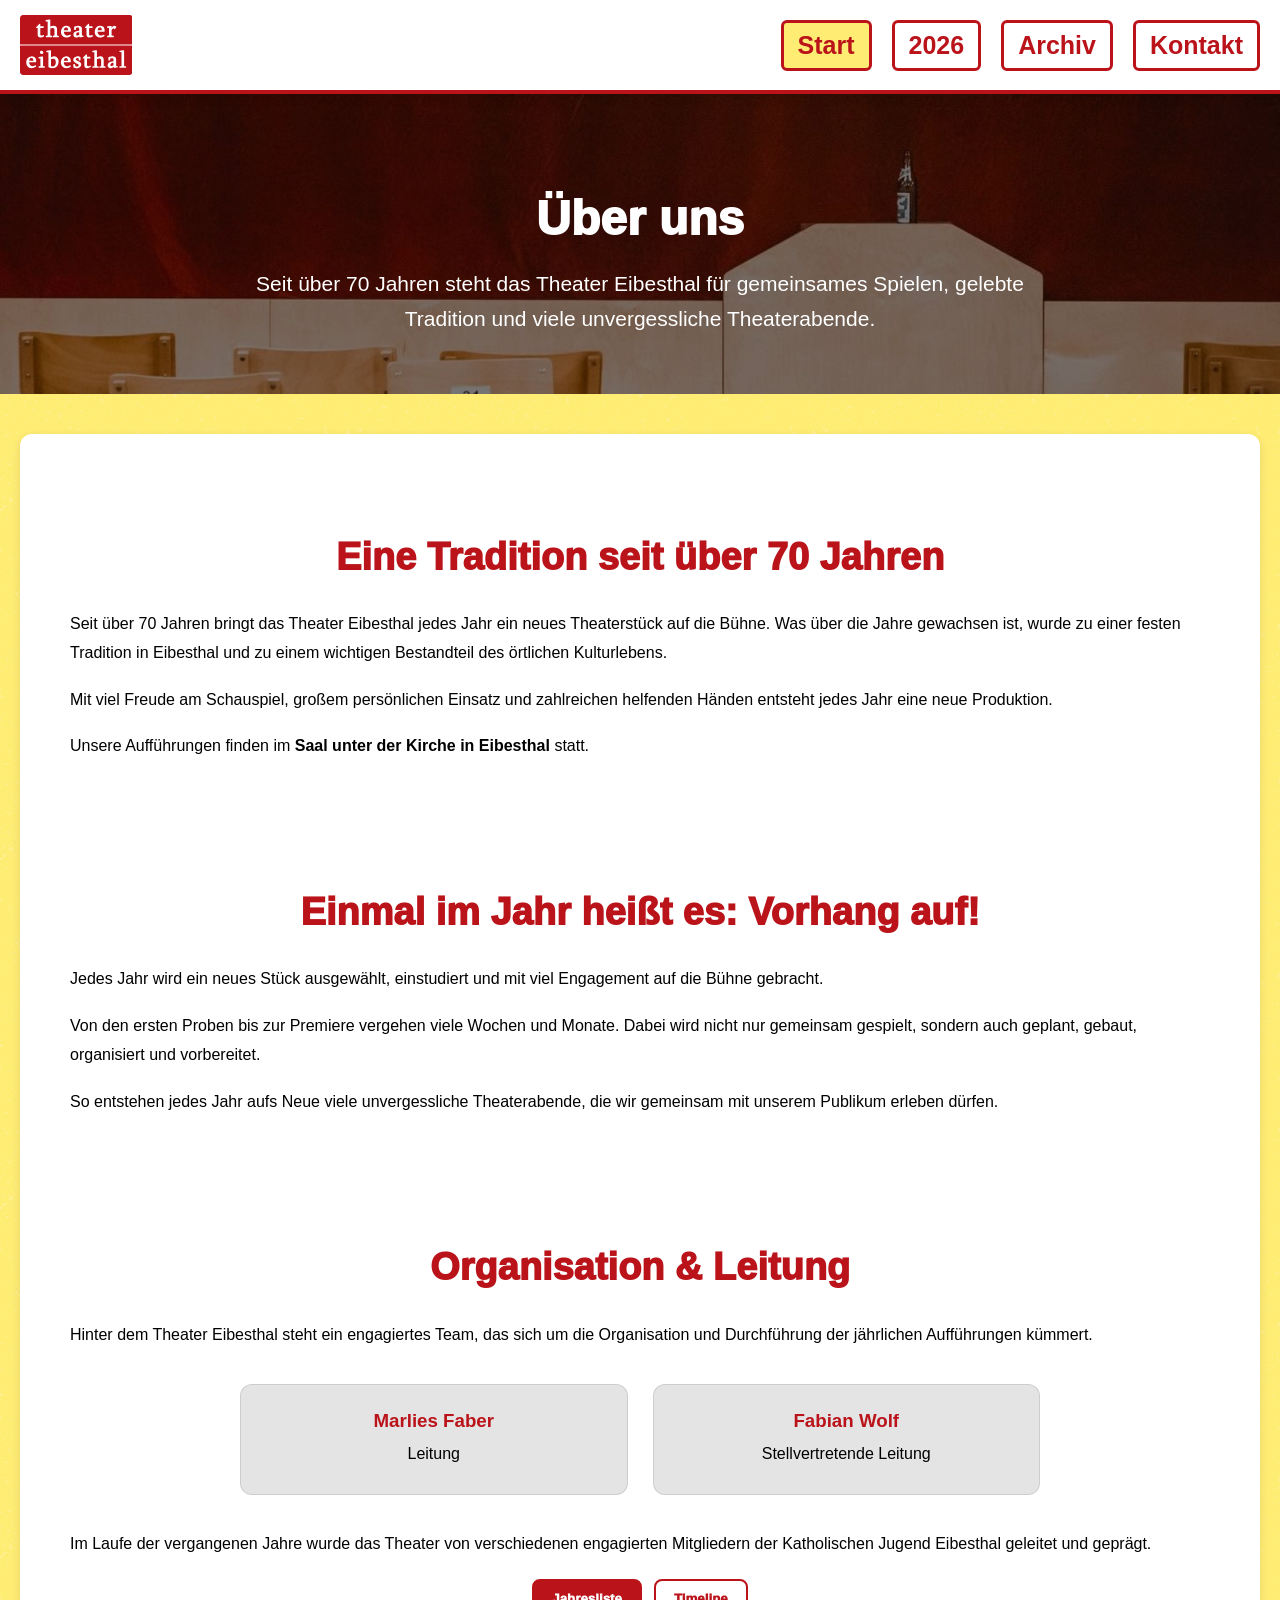
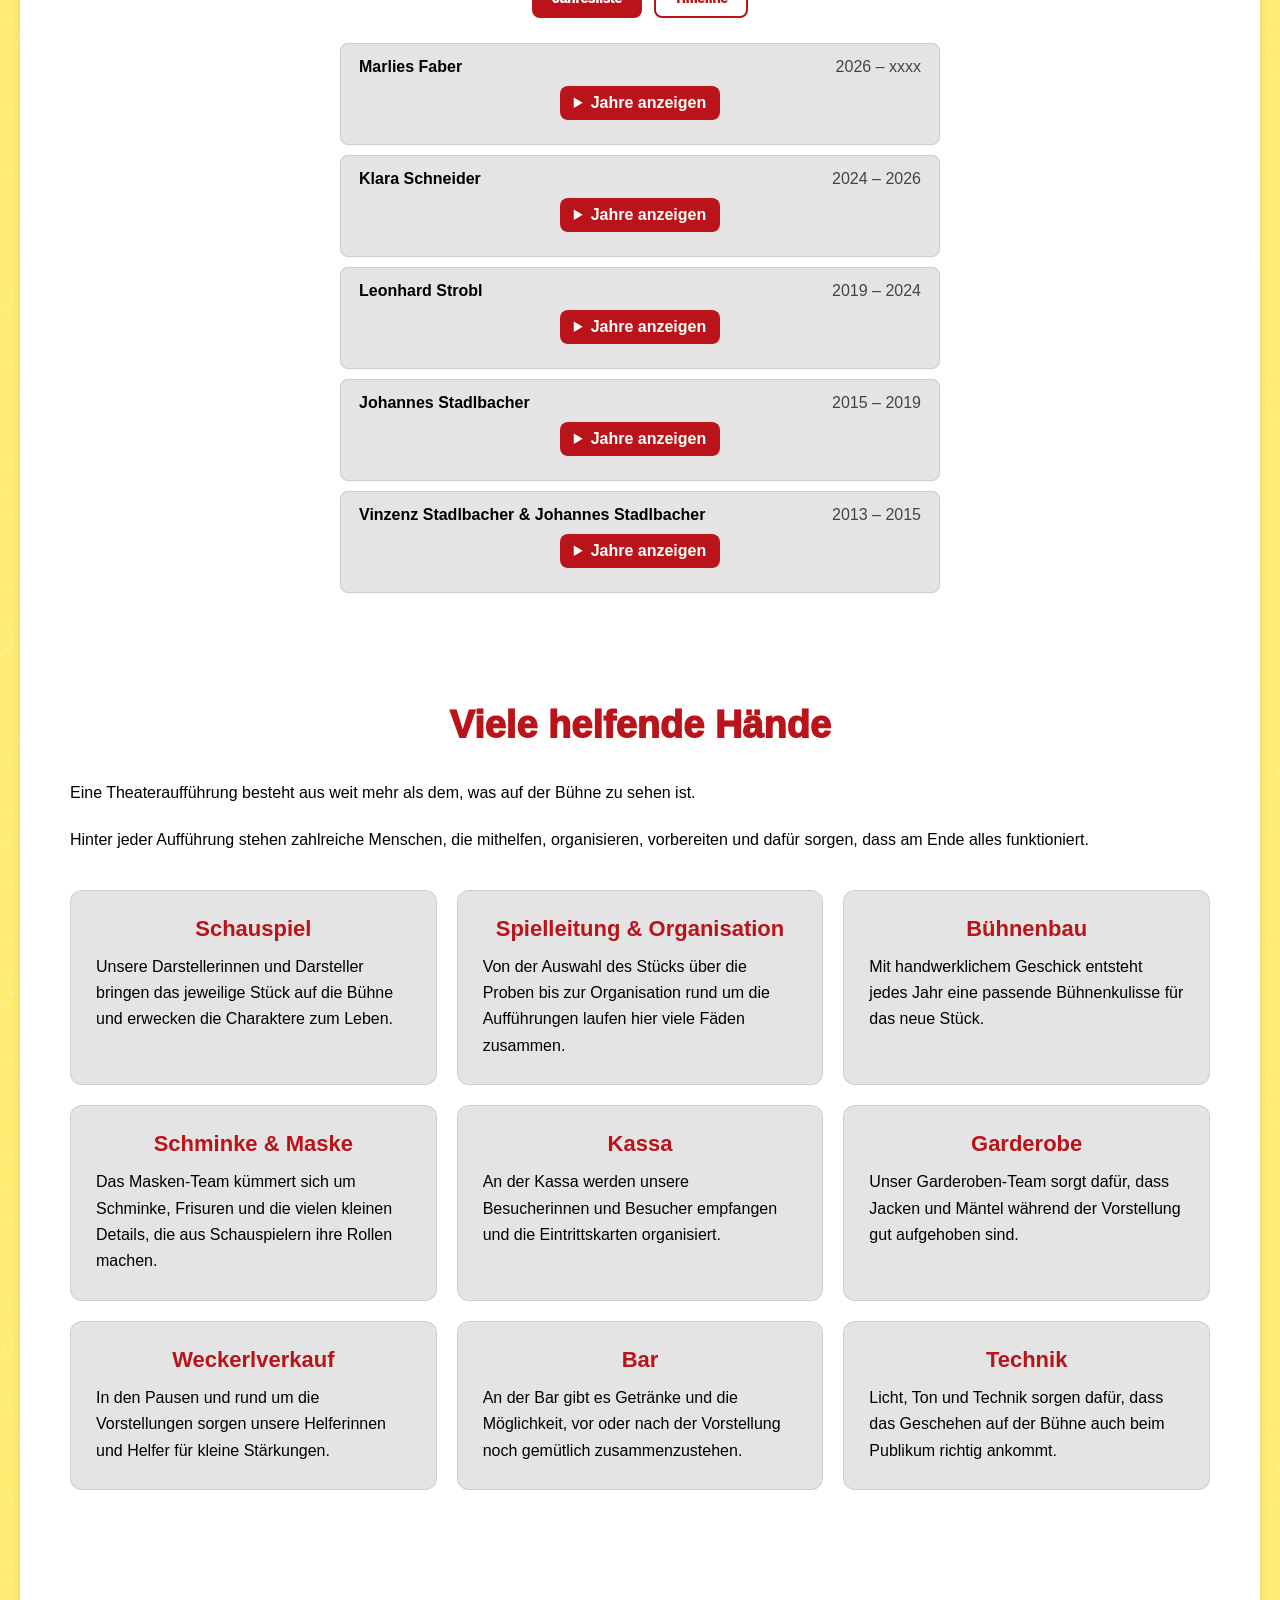
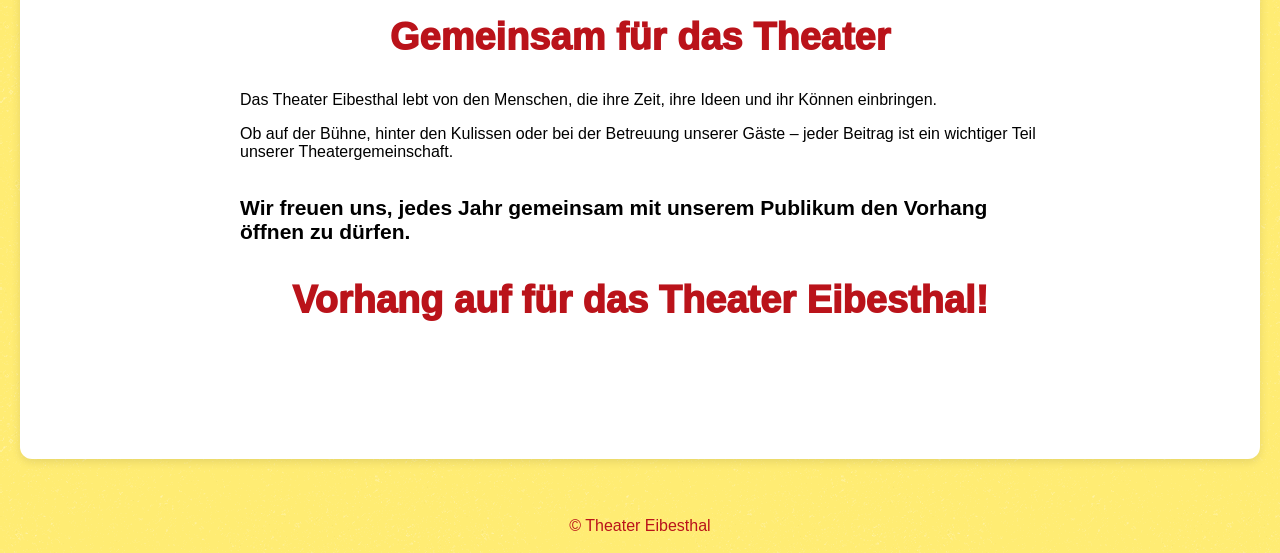
==== commit 37524f31: "Added new Timeline" ====
--- a/index.html
+++ b/index.html
@@ -147,30 +147,99 @@
             geleitet und geprägt.
           </p>
 
+          <div class="leadership-view-toggle">
+            <button
+                class="view-btn"
+                data-view="years">
+                Jahresliste
+            </button>
+            <button
+                class="view-btn active"
+                data-view="timeline">
+                Timeline
+            </button>
+        </div>
+
+        <div id="years-view">
           <div class="leadership-history">
-            <div>
-              <strong>Marlies Faber</strong>
-              <span>2026 – xxxx</span>
-            </div>
-
-            <div>
-              <strong>Klara Schneider</strong>
-              <span>2024 – 2026</span>
-            </div>
-
-            <div>
-              <strong>Leonhard Strobl</strong>
-              <span>2019 – 2024</span>
-            </div>
-
-            <div>
-              <strong>Johannes Stadlbacher</strong>
-              <span>2015 – 2019</span>
-            </div>
-
-            <div>
-              <strong>Vinzenz Stadlbacher & Johannes Stadlbacher</strong>
-              <span>2013 – 2015</span>
+
+            <div class="leader-entry">
+                <div class="leader-header">
+                  <strong>Marlies Faber</strong>
+                  <span>2026 – xxxx</span>
+                </div>
+                <details class="mobile-years">
+                    <summary>Jahre anzeigen</summary>
+                    <div class="mobile-year-list">
+                        <button class="year-dot" data-year="2026">2026</button>
+                    </div>
+                </details>
+                <div class="leader-preview"></div>
+            </div>
+
+            <div class="leader-entry">
+                <div class="leader-header">
+                  <strong>Klara Schneider</strong>
+                  <span>2024 – 2026</span>
+                </div>
+                <details class="mobile-years">
+                    <summary>Jahre anzeigen</summary>
+                    <div class="mobile-year-list">
+                        <button class="year-dot" data-year="2025">2025</button>
+                        <button class="year-dot" data-year="2024">2024</button>
+                    </div>
+                </details>
+                <div class="leader-preview"></div>
+            </div>
+
+            <div class="leader-entry">
+                <div class="leader-header">
+                  <strong>Leonhard Strobl</strong>
+                  <span>2019 – 2024</span>
+                </div>
+                <details class="mobile-years">
+                    <summary>Jahre anzeigen</summary>
+                    <div class="mobile-year-list">
+                        <button class="year-dot" data-year="2023">2023</button>
+                        <button class="year-dot" data-year="2022">2022</button>
+                        <button class="year-dot" data-year="2021">2021</button>
+                        <button class="year-dot" data-year="2020">2020</button>
+                        <button class="year-dot" data-year="2019">2019</button>
+                    </div>
+                </details>
+                <div class="leader-preview"></div>
+            </div>
+
+            <div class="leader-entry">
+                <div class="leader-header">
+                  <strong>Johannes Stadlbacher</strong>
+                  <span>2015 – 2019</span>
+                </div>
+                <details class="mobile-years">
+                    <summary>Jahre anzeigen</summary>
+                    <div class="mobile-year-list">
+                        <button class="year-dot" data-year="2018">2018</button>
+                        <button class="year-dot" data-year="2017">2017</button>
+                        <button class="year-dot" data-year="2016">2016</button>
+                        <button class="year-dot" data-year="2015">2015</button>
+                    </div>
+                </details>
+                <div class="leader-preview"></div>
+            </div>
+
+            <div class="leader-entry">
+                <div class="leader-header">
+                  <strong>Vinzenz Stadlbacher & Johannes Stadlbacher</strong>
+                  <span>2013 – 2015</span>
+                </div>
+                <details class="mobile-years">
+                    <summary>Jahre anzeigen</summary>
+                    <div class="mobile-year-list">
+                        <button class="year-dot" data-year="2014">2014</button>
+                        <button class="year-dot" data-year="2013">2013</button>
+                    </div>
+                </details>
+                <div class="leader-preview"></div>
             </div>
 
             <!--
@@ -180,103 +249,91 @@
               </div>
             -->
           </div>
-
-          <div class="leadership-wrapper" id="leadership">
-
-            <div class="leadership-scroll">
-
-                <div class="leadership-table">
-
-                    <div class="leader-row">
-
-                        <div class="leader-name">
-                            Vinzenz & Johannes Stadlbacher
-                        </div>
-
-                        <div class="timeline-track">
-                            <div class="bar vinzenz"></div>
-                        </div>
-
-                    </div>
-
-                    <div class="leader-row">
-
-                        <div class="leader-name">
-                            Johannes Stadlbacher
-                        </div>
-
-                        <div class="timeline-track">
-                            <div class="bar johannes"></div>
-                        </div>
-
-                    </div>
-
-                    <div class="leader-row">
-
-                        <div class="leader-name">
-                            Leonhard Strobl
-                        </div>
-
-                        <div class="timeline-track">
-                            <div class="bar leonhard"></div>
-                        </div>
-
-                    </div>
-
-                    <div class="leader-row">
-
-                        <div class="leader-name">
-                            Klara Schneider
-                        </div>
-
-                        <div class="timeline-track">
-                            <div class="bar klara"></div>
-                        </div>
-
-                    </div>
-
-                    <div class="leader-row">
-
-                        <div class="leader-name">
-                            Marlies Faber
-                        </div>
-
-                        <div class="timeline-track">
-                            <div class="bar marlies"></div>
-                        </div>
-
-                    </div>
-
-                    <div class="year-row">
-
-                        <div class="year-spacer"></div>
-
-                        <button class="year-dot" data-year="2013">2013</button>
-                        <button class="year-dot" data-year="2014">2014</button>
-                        <button class="year-dot" data-year="2015">2015</button>
-                        <button class="year-dot" data-year="2016">2016</button>
-                        <button class="year-dot" data-year="2017">2017</button>
-                        <button class="year-dot" data-year="2018">2018</button>
-                        <button class="year-dot" data-year="2019">2019</button>
-                        <button class="year-dot" data-year="2020">2020</button>
-                        <button class="year-dot" data-year="2021">2021</button>
-                        <button class="year-dot" data-year="2022">2022</button>
-                        <button class="year-dot" data-year="2023">2023</button>
-                        <button class="year-dot" data-year="2024">2024</button>
-                        <button class="year-dot" data-year="2025">2025</button>
-                        <button class="year-dot" data-year="2026">2026</button>
-                        <button class="year-dot" data-year="2027">2027</button>
-
-                    </div>
-
-                </div>
-
-            </div>
-            <div id="timeline-piece-info">
-                Wähle ein Jahr aus.
-            </div>
-
+        </div> 
+
+
+        <div class="leadership-wrapper" id="leadership">
+
+          <div class="leadership-scroll">
+
+              <div class="leadership-table">
+
+                  <div class="leader-row">
+                      <div class="leader-name">
+                          Vinzenz & Johannes Stadlbacher
+                      </div>
+                      <div class="timeline-track">
+                          <div class="bar vinzenz"></div>
+                      </div>
+                  </div>
+
+                  <div class="leader-row">
+                      <div class="leader-name">
+                          Johannes Stadlbacher
+                      </div>
+                      <div class="timeline-track">
+                          <div class="bar johannes"></div>
+                      </div>
+                  </div>
+
+                  <div class="leader-row">
+                      <div class="leader-name">
+                          Leonhard Strobl
+                      </div>
+                      <div class="timeline-track">
+                          <div class="bar leonhard"></div>
+                      </div>
+                  </div>
+
+                  <div class="leader-row">
+                      <div class="leader-name">
+                          Klara Schneider
+                      </div>
+                      <div class="timeline-track">
+                          <div class="bar klara"></div>
+                      </div>
+                  </div>
+
+                  <div class="leader-row">
+                      <div class="leader-name">
+                          Marlies Faber
+                      </div>
+                      <div class="timeline-track">
+                          <div class="bar marlies"></div>
+                      </div>
+                  </div>
+
+                  <div class="year-row">
+
+                      <div class="year-spacer"></div>
+
+                      <button class="year-dot" data-year="2013">2013</button>
+                      <button class="year-dot" data-year="2014">2014</button>
+                      <button class="year-dot" data-year="2015">2015</button>
+                      <button class="year-dot" data-year="2016">2016</button>
+                      <button class="year-dot" data-year="2017">2017</button>
+                      <button class="year-dot" data-year="2018">2018</button>
+                      <button class="year-dot" data-year="2019">2019</button>
+                      <button class="year-dot" data-year="2020">2020</button>
+                      <button class="year-dot" data-year="2021">2021</button>
+                      <button class="year-dot" data-year="2022">2022</button>
+                      <button class="year-dot" data-year="2023">2023</button>
+                      <button class="year-dot" data-year="2024">2024</button>
+                      <button class="year-dot" data-year="2025">2025</button>
+                      <button class="year-dot" data-year="2026">2026</button>
+                      <button class="year-dot" data-year="2027">2027</button>
+
+                  </div>
+
+              </div>
+
+          </div>
+          <div id="timeline-piece-info">
+              Wähle ein Jahr aus.
+          </div>
+      
         </div>
+
       </section>
 
 
--- a/css/style.css
+++ b/css/style.css
@@ -75,7 +75,22 @@
 /* -----------------------------------------------------------
    2. FONTS / IMPORTS
    ----------------------------------------------------------- */
-@import url('https://fonts.googleapis.com/css2?family=Open+Sans:wght@300;400;600;700&display=swap');
+@import url('https://fonts.googleapis.com/css2?family=DM+Sans:wght@300;400;500;700&display=swap');
+@import url('https://fonts.googleapis.com/css2?family=Cinzel:wght@500;600;700&display=swap');
+@import url('https://fonts.googleapis.com/css2?family=Libre+Baskerville:wght@700&display=swap');
+@import url('https://fonts.googleapis.com/css2?family=Marcellus&display=swap');
+@import url('https://fonts.googleapis.com/css2?family=DM+Serif+Display&display=swap');
+@import url('https://fonts.googleapis.com/css2?family=Sora:wght@400;600;700;800&display=swap');
+@import url('https://fonts.googleapis.com/css2?family=Outfit:wght@400;600;700;800&display=swap');
+@import url('https://fonts.googleapis.com/css2?family=Space+Grotesk:wght@400;500;700&display=swap');
+@import url('https://fonts.googleapis.com/css2?family=Manrope:wght@400;600;700;800&display=swap');
+@import url('https://fonts.googleapis.com/css2?family=Urbanist:wght@500;600;700;800&display=swap');
+@import url('https://fonts.googleapis.com/css2?family=Plus+Jakarta+Sans:wght@500;600;700;800&display=swap');
+@import url('https://fonts.googleapis.com/css2?family=Bebas+Neue&display=swap');
+@import url('https://fonts.googleapis.com/css2?family=Antonio:wght@400;700&display=swap');
+@import url('https://fonts.googleapis.com/css2?family=Oswald:wght@400;700&display=swap');
+
+@import url('https://fonts.googleapis.com/css2?family=Roboto+Slab:wght@400;500;700&family=Roboto:wght@300;400;500;700&display=swap');
 
 /* -----------------------------------------------------------
    3. BASISSTYLES
@@ -115,7 +130,7 @@
 h2,
 h3 {
     color: var(--color-current-sub);
-    font-family: 'News Cycle', serif;
+    font-family: 'Roboto Condensed', sans-serif;
     text-align: center;
 }
 
@@ -453,7 +468,7 @@
     display: flex;
     justify-content: space-between;
     align-items: center;
-    gap: 20px;
+    gap:4px;
     background: white;
     padding: 14px 18px;
     border-radius: 8px;
--- a/css/desktop.css
+++ b/css/desktop.css
@@ -105,16 +105,6 @@
     margin: 25px auto 0;
 }
 
-.leadership-history div {
-    display: flex;
-    justify-content: space-between;
-    align-items: center;
-    gap: 20px;
-    background: white;
-    padding: 14px 18px;
-    border-radius: 8px;
-    box-shadow: 0 2px 8px rgba(0, 0, 0, 0.06);
-}
 
 .leadership-history span {
     opacity: 0.7;
@@ -206,6 +196,173 @@
 /* ===========================================================
    TIMELINE
    =========================================================== */
+
+.leader-preview {
+    margin-top: 15px;
+}
+
+.leader-preview:empty {
+    display: none;
+}
+
+.leader-preview .timeline-preview {
+    width: 100% !important;
+    max-width: 100% !important;
+
+    display: block;
+    align-items: center;
+    justify-content: center;
+    gap: 24px;
+
+    background: white;
+
+    padding: 20px;
+
+    border-radius: 12px;
+
+    box-shadow: 0 2px 8px rgba(0,0,0,.1);
+}
+
+.leader-preview .timeline-preview img {
+    width: 180px;
+    max-width: 100%;
+
+    display: block;
+    margin: 0 auto 12px;
+
+    border-radius: 10px;
+}
+.leader-preview .jahr {
+    display: block;
+
+    background: none !important;
+    border: none !important;
+    box-shadow: none !important;
+
+    padding: 0 !important;
+
+    font-size: 2rem;
+    font-weight: 900;
+
+    color: var(--color-current-sub);
+
+    text-align: center;
+
+    margin-bottom: 25px;
+}
+
+.leadership-view-toggle {
+    display: flex;
+    justify-content: center;
+    gap: 12px;
+    margin: 20px 0;
+}
+
+.view-btn {
+    padding: 10px 18px;
+
+    border: 2px solid var(--color-current-sub);
+
+    background: white;
+    color: var(--color-current-sub);
+
+    border-radius: 8px;
+
+    font-weight: 1000;
+
+    cursor: pointer;
+}
+
+.view-btn.active {
+    background: var(--color-current-sub);
+    color: white;
+}
+
+.leader-entry {
+    display: block !important;
+}
+
+.leader-header {
+    display: flex !important;
+    justify-content: space-between !important;
+    align-items: center !important;
+
+    background: transparent !important;
+    border: none !important;
+    box-shadow: none !important;
+
+    padding: 0 !important;
+    border-radius: 0 !important;
+}
+.leader-header strong {
+    flex: 1;
+}
+ 
+.leader-header span {
+    min-width: 120px;
+    text-align: right;
+}
+
+.mobile-years {
+    display: block !important;
+    width: 200px;
+    margin-top: 12px;
+    margin: 10px auto;
+}
+
+.mobile-years summary {
+    width: fit-content;
+    margin: 0 auto;
+
+    padding: 8px 14px;
+
+    background: var(--color-current-sub);
+    color: white;
+
+    border-radius: 8px;
+
+    cursor: pointer;
+    font-weight: 700;
+}
+
+.mobile-years summary::-webkit-details-marker {
+    display: none;
+}
+
+.mobile-year-list {
+    display: flex !important;
+    flex-direction: column !important;
+    margin-top: 8px;
+}
+
+.mobile-year-list .year-dot {
+    width: 100%;
+
+    padding: 5px 10px;
+
+    background:  white;
+
+    border: 2px solid var(--color-current-sub);
+
+    border-radius: 8px;
+
+    color: var(--color-current-sub);
+
+    font-weight: 700;
+
+    cursor: pointer;
+}
+
+.mobile-year-list .year-dot:hover {
+    background: var(--color-current-main);
+    color: var(--color-current-sub);
+}
+
+.mobile-year-list .year-dot.active {
+    background: var(--color-current-main);
+    color: var(--color-current-sub);
+}
+
 
 .leadership-wrapper {
     margin-top: 40px;
@@ -858,4 +1015,5 @@
     text-align: center;
     padding: 2px;
     color: var(--color-current-sub);
-}+}
+
--- a/css/mobile.css
+++ b/css/mobile.css
@@ -56,6 +56,125 @@
     }
 
     /* ===========================================================
+    TIMELINE / INDEX
+    =========================================================== */
+
+    .leader-preview .timeline-preview {
+        width: 100% !important;
+        max-width: 100% !important;
+
+        margin: 10px 0 0 0 !important;
+
+        box-sizing: border-box !important;
+
+        padding: 15px !important;
+    }
+
+    .leader-preview .timeline-preview img {
+        max-width: 100%;
+        height: auto;
+    }
+
+    .leader-preview .jahr {
+        font-size: 1.8rem !important;
+
+        overflow-wrap: break-word;
+        word-break: break-word;
+    }
+
+    .leader-preview .beschreibung {
+        overflow-wrap: break-word;
+        word-break: break-word;
+    }
+
+    .timeline-preview {
+        width: 100% !important;
+        max-width: 100% !important;
+
+        box-sizing: border-box;
+    }
+    .leader-entry {
+        overflow: hidden;
+    }
+
+    .leadership-view-toggle {
+        display: none;
+    }
+
+
+    .leadership-wrapper {
+        display: none;
+    }
+
+    .mobile-years {
+        display: block;
+        margin-top: 10px;
+    }
+
+    .mobile-years summary {
+        cursor: pointer;
+
+        padding: 8px 12px;
+
+        background: var(--color-current-sub);
+
+        color: white;
+
+        border-radius: 8px;
+
+        font-size: 0.95rem;
+        font-weight: 700;
+
+        text-align: center;
+    }
+
+    .mobile-years summary::-webkit-details-marker {
+        display: none;
+    }
+
+    .mobile-year-list {
+        display: flex;
+        flex-direction: column;
+
+        gap: 6px;
+
+        margin-top: 10px;
+    }
+
+    .mobile-year-list .year-dot {
+        width: 100%;
+
+        padding: 5px 10px;
+
+        background:  white;
+
+        border: 2px solid var(--color-current-sub);
+
+        border-radius: 8px;
+
+        color: var(--color-current-sub);
+
+        font-weight: 700;
+
+        cursor: pointer;
+    }
+
+    .mobile-year-list .year-dot:hover {
+        background: var(--color-current-main);
+        color: var(--color-current-sub);
+    }
+
+    #mobile-timeline-piece-info {
+        margin-top: 20px;
+    }
+
+    .mobile-year-list .year-dot {
+        padding: 6px 10px;
+        min-height: 32px;
+    }
+
+
+    /* ===========================================================
     HEADER / NAVIGATION
     =========================================================== */
 
@@ -468,4 +587,11 @@
     .about-highlight {
         font-size: 1.1rem;
     }
+
+    .timeline-preview,
+    .leader-preview,
+    .leader-entry {
+        border: none !important;
+    }
+
 }
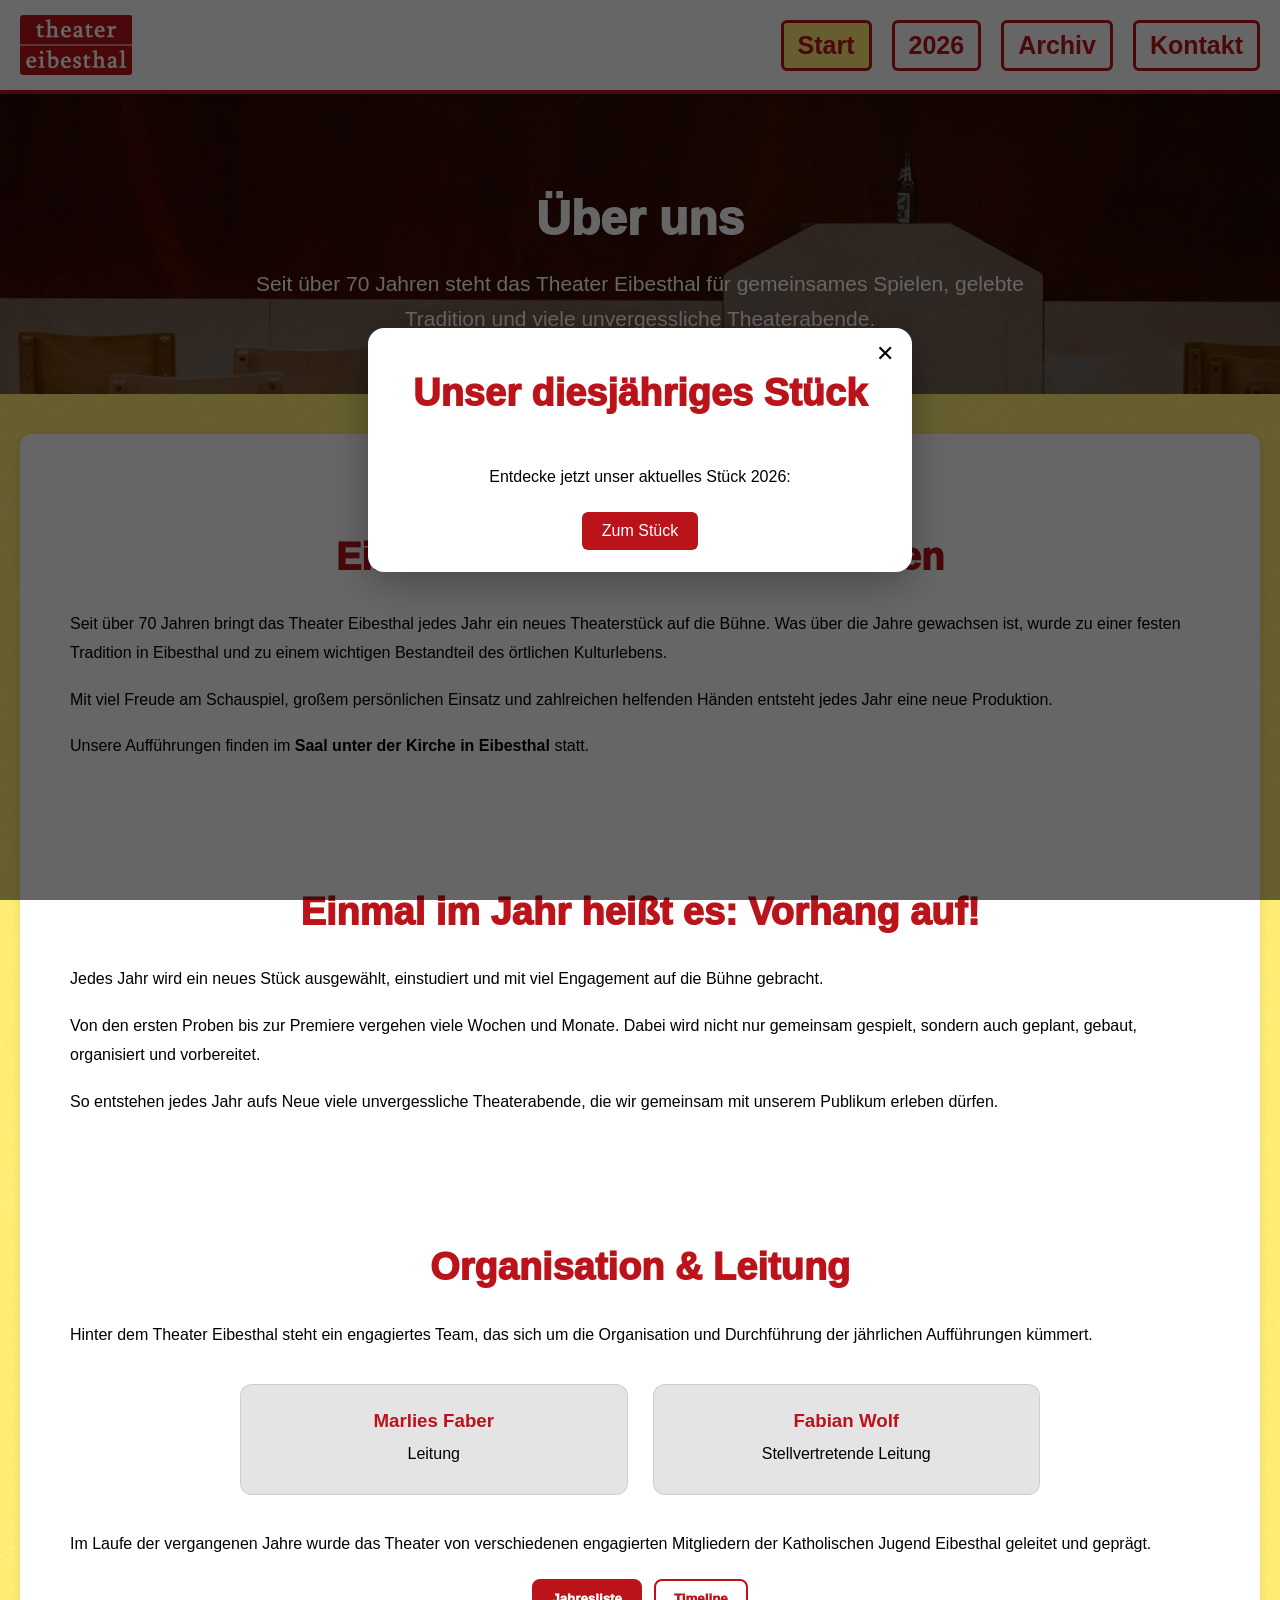
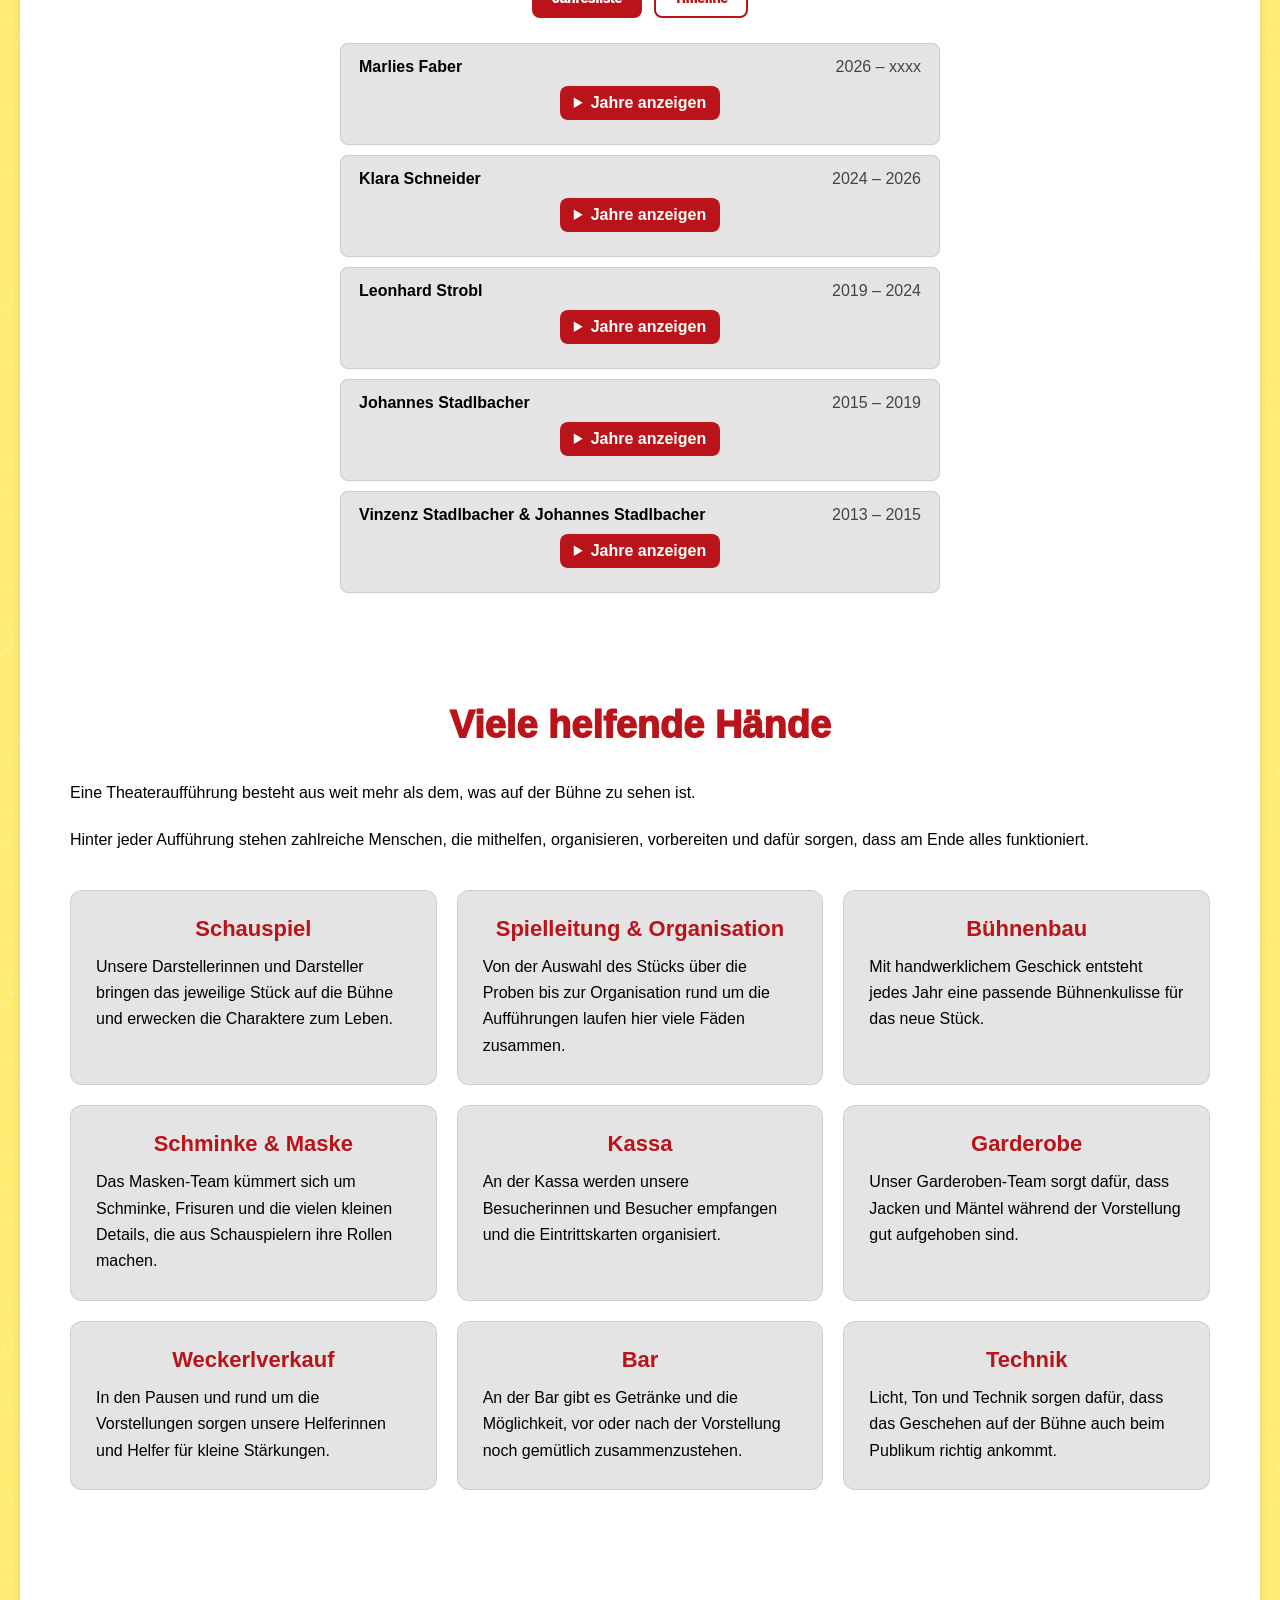
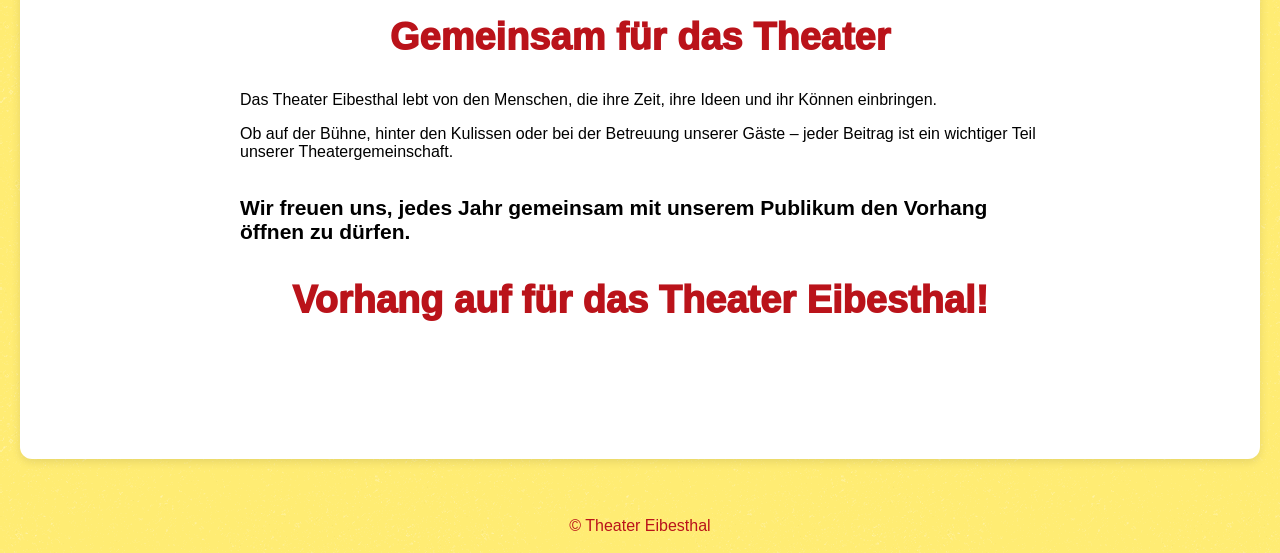
==== commit 79b18467: "Added PopUp" ====
--- a/index.html
+++ b/index.html
@@ -502,6 +502,31 @@
   </div>
 
 
+
+  <div id="welcome-popup" class="popup-overlay">
+
+    <div class="popup-box">
+
+        <button id="popup-close">
+            ✕
+        </button>
+
+        <h2>Unser diesjähriges Stück</h2>
+
+        <p>
+            Entdecke jetzt unser aktuelles Stück 2026:
+        </p>
+
+        <a
+            class="btn"
+            href="currentplay.html"
+        >
+            Zum Stück
+        </a>
+
+    </div>
+
+  </div>
 </body>
 
 </html>
--- a/css/style.css
+++ b/css/style.css
@@ -733,3 +733,107 @@
     color: var(--color-current-sub);
 }
 
+.ticket-info {
+
+    margin-top: 20px;
+
+    padding: 15px;
+
+    background: white;
+
+
+    border-radius: 10px;
+
+    text-align: center;
+
+    color: var(--color-current-sub);
+}
+
+.ticket-info strong {
+    display: block;
+    margin-bottom: 8px;
+}
+
+.ticket-info a {
+
+    color: var(--color-current-sub);
+
+    font-size: 1.2rem;
+
+    font-weight: 700;
+
+    text-decoration: none;
+    padding: 10px 20px;
+    border-radius: 10px;
+    border: 3px solid var(--color-current-sub);
+}
+
+.ticket-info a:hover {
+
+    color: white;
+    background: var(--color-current-sub);
+
+
+    font-size: 1.2rem;
+
+    font-weight: 700;
+
+    text-decoration: none;
+
+    padding: 10px 20px;
+    border-radius: 10px;
+}
+
+.popup-overlay {
+
+    position: fixed;
+    inset: 0;
+
+    background: rgba(0,0,0,.6);
+
+    display: flex;
+    align-items: center;
+    justify-content: center;
+
+    z-index: 9999;
+}
+
+.popup-box {
+
+    position: relative;
+
+    width: min(90%, 500px);
+
+    padding: 22px 22px;
+
+    background: white;
+
+    border-radius: 16px;
+
+    text-align: center;
+
+    box-shadow:
+        0 10px 40px rgba(0,0,0,.3);
+}
+
+.popup-box h2 {
+    padding: 22px;
+    margin-top: 0;
+
+    color: var(--color-current-sub);
+}
+
+#popup-close {
+
+    position: absolute;
+
+    right: 12px;
+    top: 12px;
+
+    background: none;
+    border: none;
+
+    font-size: 22px;
+
+    cursor: pointer;
+}
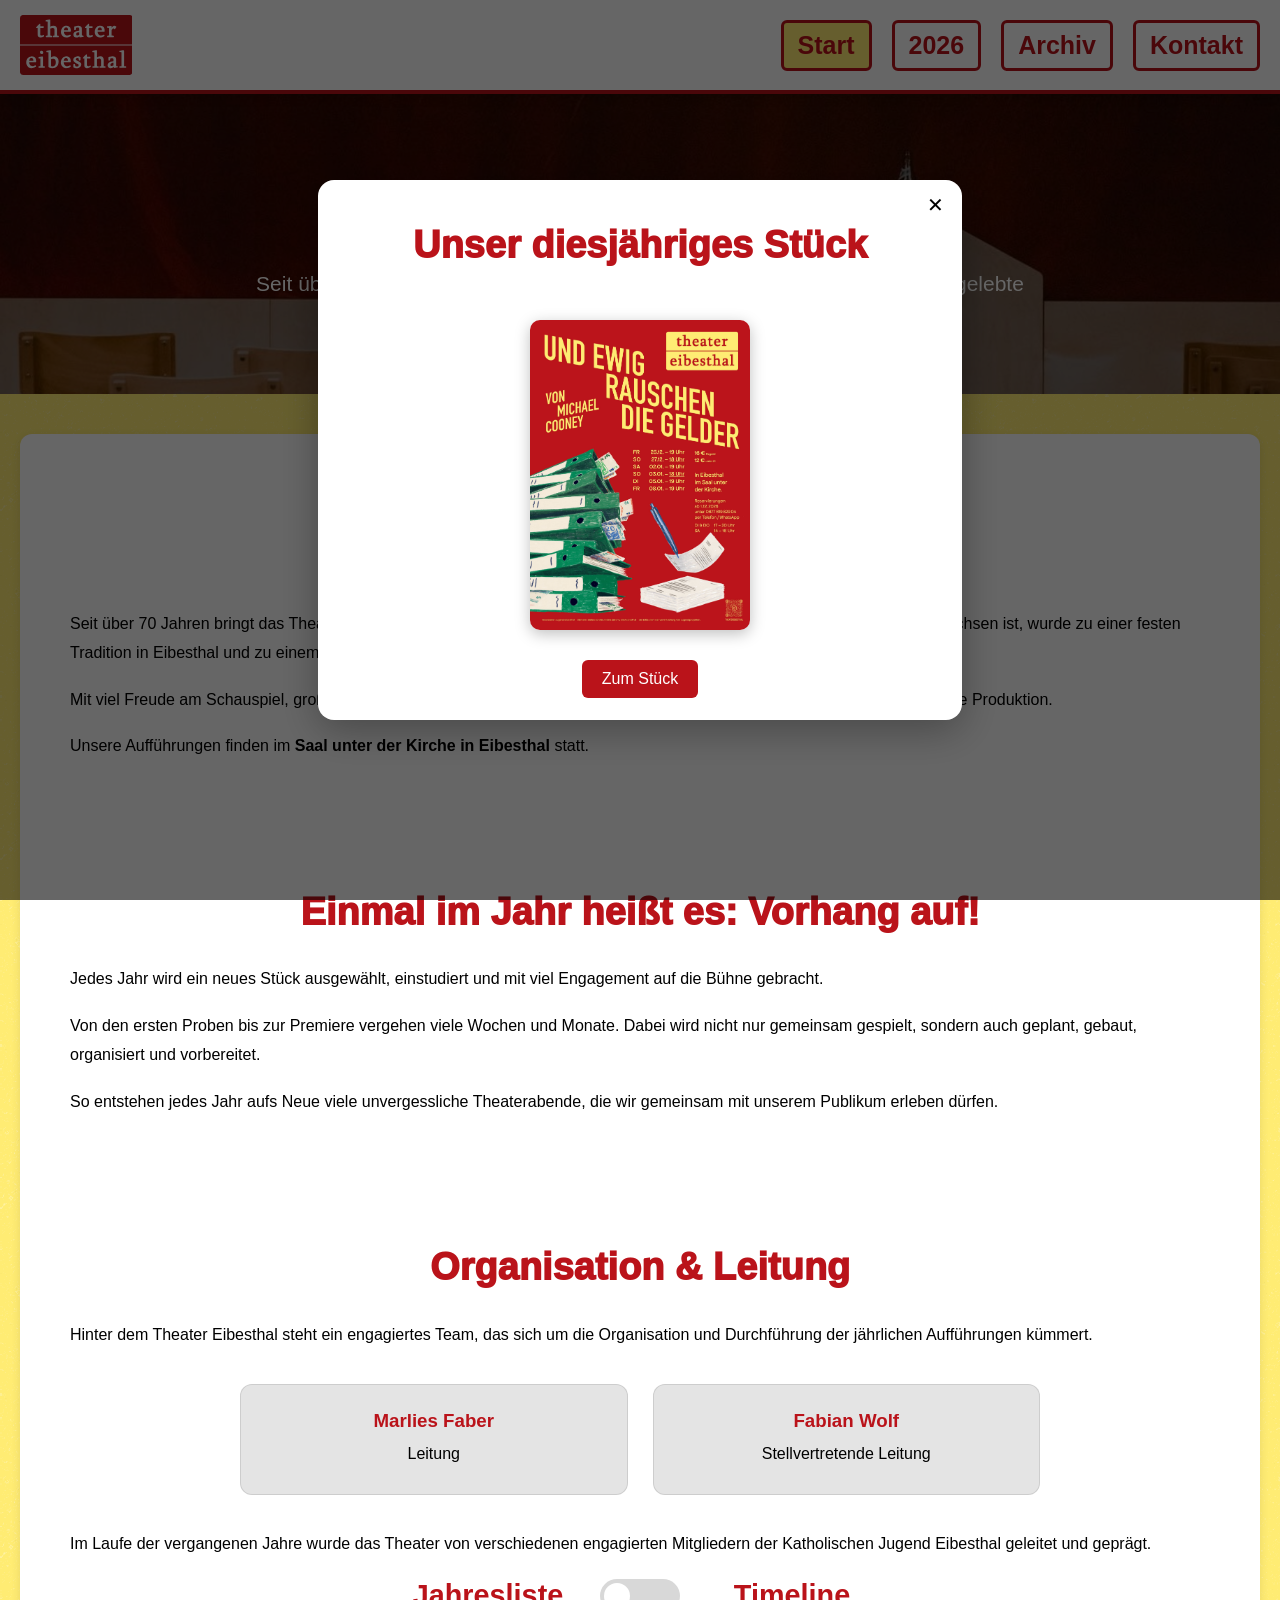
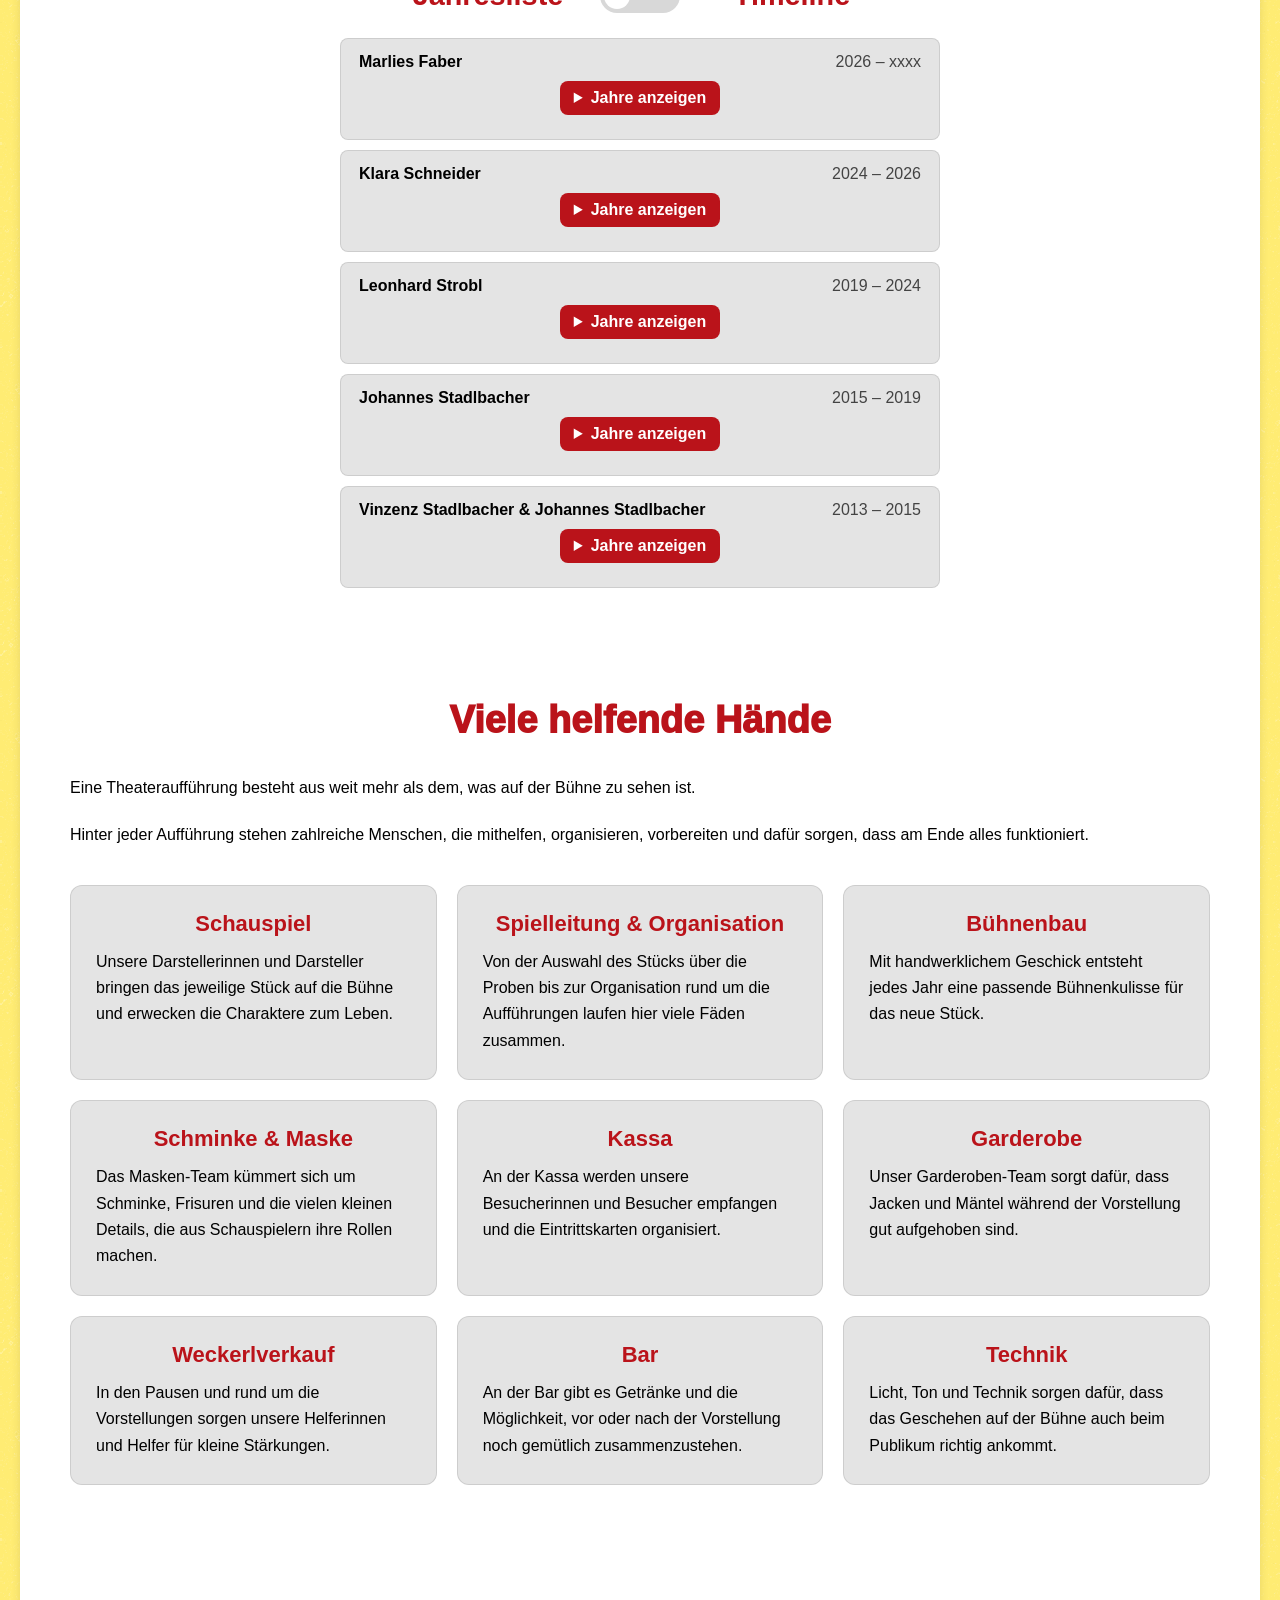
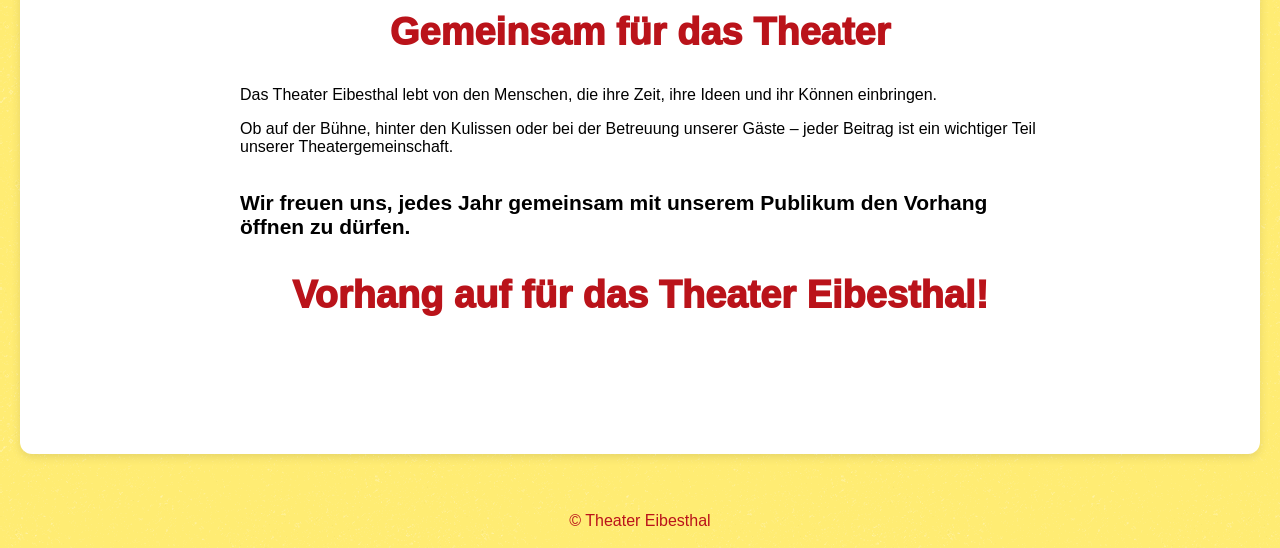
==== commit 23d42817: "Refined Timeline Toggle" ====
--- a/index.html
+++ b/index.html
@@ -1,533 +1,468 @@
 <!DOCTYPE html>
 <html lang="de">
-<head>
-<meta name="viewport" content="width=device-width, initial-scale=1">
-<meta charset="UTF-8">
-<meta name="theme-color" content="var(--color-current-sub)">
-<title>Über uns – Theater Eibesthal</title>
-  
-<link rel="stylesheet" href="css/style.css">
-<link rel="stylesheet" href="css/desktop.css">
-<link rel="stylesheet" href="css/mobile.css">
-
-
-<link rel="icon" type="image/png" href="/favicon.png">
-<script defer src="js/stuecke.js"></script>
-<script defer src="js/main.js"></script>
-
-</head>
-
-
-<body>
-
-  <!-- HEADER -->
-  <div id="header"></div>
-
-
-  <main>
-
-    <!-- HERO -->
-    <section class="about-hero">
-
-    <img 
-        src="bilder/startseite1.jpg" 
-        alt="Theater Eibesthal"
-        class="about-hero-image"
-    >
-
-    <div class="about-hero-content">
-        <h1>Über uns</h1>
-
-        <p class="about-intro">
-        Seit über 70 Jahren steht das Theater Eibesthal
-        für gemeinsames Spielen, gelebte Tradition und
-        viele unvergessliche Theaterabende.
-        </p>
+  <head>
+    <meta name="viewport" content="width=device-width, initial-scale=1">
+    <meta charset="UTF-8">
+    <meta name="theme-color" content="var(--color-current-sub)">
+    
+    <title>Über uns – Theater Eibesthal</title>
+      
+    <link rel="stylesheet" href="css/style.css">
+    <link rel="stylesheet" href="css/desktop.css">
+    <link rel="stylesheet" href="css/mobile.css">
+    <link rel="icon" type="image/png" href="/favicon.png">
+
+    <script defer src="js/stuecke.js"></script>
+    <script defer src="js/main.js"></script>
+  </head>
+
+
+  <body>
+    <!-- HEADER -->
+    <div id="header"></div>
+
+    <main>
+      <!-- HERO -->
+      <section class="about-hero">
+        <img 
+            src="bilder/startseite1.jpg" 
+            alt="Theater Eibesthal"
+            class="about-hero-image"
+        >
+        <div class="about-hero-content">
+            <h1>Über uns</h1>
+
+            <p class="about-intro">
+            Seit über 70 Jahren steht das Theater Eibesthal
+            für gemeinsames Spielen, gelebte Tradition und
+            viele unvergessliche Theaterabende.
+            </p>
+        </div>
+      </section>
+
+      <section class="container section center">
+        <div class="about-content">
+
+
+          <!-- GESCHICHTE -->
+          
+          <section class="container section">
+
+            <div class="about-section">
+              <h2>Eine Tradition seit über 70 Jahren</h2>
+              <p>
+                Seit über 70 Jahren bringt das Theater Eibesthal
+                jedes Jahr ein neues Theaterstück auf die Bühne.
+                Was über die Jahre gewachsen ist, wurde zu einer
+                festen Tradition in Eibesthal und zu einem wichtigen
+                Bestandteil des örtlichen Kulturlebens.
+              </p>
+              <p>
+                Mit viel Freude am Schauspiel, großem persönlichen
+                Einsatz und zahlreichen helfenden Händen entsteht
+                jedes Jahr eine neue Produktion.
+              </p>
+              <p>
+                Unsere Aufführungen finden im
+                <strong>Saal unter der Kirche in Eibesthal</strong>
+                statt.
+              </p>
+            </div>
+
+          </section>
+
+
+          <!-- JÄHRLICHE AUFFÜHRUNGEN -->
+          <section class="container section">
+
+            <div class="about-section">
+              <h2>Einmal im Jahr heißt es: Vorhang auf!</h2>
+              <p>
+                Jedes Jahr wird ein neues Stück ausgewählt,
+                einstudiert und mit viel Engagement auf die Bühne
+                gebracht.
+              </p>
+              <p>
+                Von den ersten Proben bis zur Premiere vergehen
+                viele Wochen und Monate. Dabei wird nicht nur
+                gemeinsam gespielt, sondern auch geplant,
+                gebaut, organisiert und vorbereitet.
+              </p>
+              <p>
+                So entstehen jedes Jahr aufs Neue viele unvergessliche Theaterabende,
+                die wir gemeinsam mit unserem Publikum erleben
+                dürfen.
+              </p>
+            </div>
+
+          </section>
+
+
+          <!-- LEITUNG -->
+          <section class="container section">
+
+            <div class="about-section">
+              <h2>Organisation & Leitung</h2>
+              <p>
+                Hinter dem Theater Eibesthal steht ein engagiertes
+                Team, das sich um die Organisation und Durchführung
+                der jährlichen Aufführungen kümmert.
+              </p>
+              <div class="about-leadership">
+                <div class="about-person">
+                  <h3>Marlies Faber</h3>
+                  <p>Leitung</p>
+                </div>
+                <div class="about-person">
+                  <h3>Fabian Wolf</h3>
+                  <p>Stellvertretende Leitung</p>
+                </div>
+              </div>
+              <p>
+                Im Laufe der vergangenen Jahre wurde das Theater
+                von verschiedenen engagierten Mitgliedern der Katholischen Jugend Eibesthal
+                geleitet und geprägt.
+              </p>
+
+              <div class="leadership-view-toggle">
+                <div class="toggle-label">
+                    Jahresliste
+                </div>
+
+                <label class="switch">
+                    <input
+                        type="checkbox"
+                        id="leadershipToggle"
+                    >
+                    <span class="slider"></span>
+                </label>
+
+                <div class="toggle-label">
+                    Timeline
+                </div>
+            </div>
+
+            <div id="years-view">
+              <div class="leadership-history">
+
+                <div class="leader-entry">
+                    <div class="leader-header">
+                      <strong>Marlies Faber</strong>
+                      <span>2026 – xxxx</span>
+                    </div>
+                    <details class="mobile-years">
+                        <summary>Jahre anzeigen</summary>
+                        <div class="mobile-year-list">
+                            <button class="year-dot" data-year="2026">2026</button>
+                        </div>
+                    </details>
+                    <div class="leader-preview"></div>
+                </div>
+
+                <div class="leader-entry">
+                    <div class="leader-header">
+                      <strong>Klara Schneider</strong>
+                      <span>2024 – 2026</span>
+                    </div>
+                    <details class="mobile-years">
+                        <summary>Jahre anzeigen</summary>
+                        <div class="mobile-year-list">
+                            <button class="year-dot" data-year="2025">2025</button>
+                            <button class="year-dot" data-year="2024">2024</button>
+                        </div>
+                    </details>
+                    <div class="leader-preview"></div>
+                </div>
+
+                <div class="leader-entry">
+                    <div class="leader-header">
+                      <strong>Leonhard Strobl</strong>
+                      <span>2019 – 2024</span>
+                    </div>
+                    <details class="mobile-years">
+                        <summary>Jahre anzeigen</summary>
+                        <div class="mobile-year-list">
+                            <button class="year-dot" data-year="2023">2023</button>
+                            <button class="year-dot" data-year="2022">2022</button>
+                            <button class="year-dot" data-year="2021">2021</button>
+                            <button class="year-dot" data-year="2020">2020</button>
+                            <button class="year-dot" data-year="2019">2019</button>
+                        </div>
+                    </details>
+                    <div class="leader-preview"></div>
+                </div>
+
+                <div class="leader-entry">
+                    <div class="leader-header">
+                      <strong>Johannes Stadlbacher</strong>
+                      <span>2015 – 2019</span>
+                    </div>
+                    <details class="mobile-years">
+                        <summary>Jahre anzeigen</summary>
+                        <div class="mobile-year-list">
+                            <button class="year-dot" data-year="2018">2018</button>
+                            <button class="year-dot" data-year="2017">2017</button>
+                            <button class="year-dot" data-year="2016">2016</button>
+                            <button class="year-dot" data-year="2015">2015</button>
+                        </div>
+                    </details>
+                    <div class="leader-preview"></div>
+                </div>
+
+                <div class="leader-entry">
+                    <div class="leader-header">
+                      <strong>Vinzenz Stadlbacher & Johannes Stadlbacher</strong>
+                      <span>2013 – 2015</span>
+                    </div>
+                    <details class="mobile-years">
+                        <summary>Jahre anzeigen</summary>
+                        <div class="mobile-year-list">
+                            <button class="year-dot" data-year="2014">2014</button>
+                            <button class="year-dot" data-year="2013">2013</button>
+                        </div>
+                    </details>
+                    <div class="leader-preview"></div>
+                </div>
+
+                <!--
+                  <div>
+                    <strong>Jakob Faber</strong>
+                    <span>2008 – 2013</span>
+                  </div>
+                -->
+              </div>
+            </div> 
+
+
+            <div class="leadership-wrapper" id="leadership">
+
+              <div class="leadership-scroll">
+
+                  <div class="leadership-table">
+
+                      <div class="leader-row">
+                          <div class="leader-name">
+                              Vinzenz & Johannes Stadlbacher
+                          </div>
+                          <div class="timeline-track">
+                              <div class="bar vinzenz"></div>
+                          </div>
+                      </div>
+
+                      <div class="leader-row">
+                          <div class="leader-name">
+                              Johannes Stadlbacher
+                          </div>
+                          <div class="timeline-track">
+                              <div class="bar johannes"></div>
+                          </div>
+                      </div>
+
+                      <div class="leader-row">
+                          <div class="leader-name">
+                              Leonhard Strobl
+                          </div>
+                          <div class="timeline-track">
+                              <div class="bar leonhard"></div>
+                          </div>
+                      </div>
+
+                      <div class="leader-row">
+                          <div class="leader-name">
+                              Klara Schneider
+                          </div>
+                          <div class="timeline-track">
+                              <div class="bar klara"></div>
+                          </div>
+                      </div>
+
+                      <div class="leader-row">
+                          <div class="leader-name">
+                              Marlies Faber
+                          </div>
+                          <div class="timeline-track">
+                              <div class="bar marlies"></div>
+                          </div>
+                      </div>
+
+                      <div class="year-row">
+                          <div class="year-spacer"></div>
+                          <button class="year-dot" data-year="2013">2013</button>
+                          <button class="year-dot" data-year="2014">2014</button>
+                          <button class="year-dot" data-year="2015">2015</button>
+                          <button class="year-dot" data-year="2016">2016</button>
+                          <button class="year-dot" data-year="2017">2017</button>
+                          <button class="year-dot" data-year="2018">2018</button>
+                          <button class="year-dot" data-year="2019">2019</button>
+                          <button class="year-dot" data-year="2020">2020</button>
+                          <button class="year-dot" data-year="2021">2021</button>
+                          <button class="year-dot" data-year="2022">2022</button>
+                          <button class="year-dot" data-year="2023">2023</button>
+                          <button class="year-dot" data-year="2024">2024</button>
+                          <button class="year-dot" data-year="2025">2025</button>
+                          <button class="year-dot" data-year="2026">2026</button>
+                          <button class="year-dot" data-year="2027">2027</button>
+                      </div>
+
+                  </div>
+
+              </div>
+              <div id="timeline-piece-info">
+                  Wähle ein Jahr aus.
+              </div>
+          
+            </div>
+
+          </section>
+
+
+          <!-- HINTER DEN KULISSEN -->
+          <section class="container section">
+
+            <div class="about-section">
+
+              <h2>Viele helfende Hände</h2>
+
+              <p>
+                Eine Theateraufführung besteht aus weit mehr als
+                dem, was auf der Bühne zu sehen ist.
+              </p>
+
+              <p>
+                Hinter jeder Aufführung stehen zahlreiche
+                Menschen, die mithelfen, organisieren, vorbereiten
+                und dafür sorgen, dass am Ende alles funktioniert.
+              </p>
+
+              <div class="helpers-grid">
+                <div class="helper-card">
+                  <h3>Schauspiel</h3>
+                  <p>
+                    Unsere Darstellerinnen und Darsteller bringen
+                    das jeweilige Stück auf die Bühne und erwecken
+                    die Charaktere zum Leben.
+                  </p>
+                </div>
+
+                <div class="helper-card">
+                  <h3>Spielleitung & Organisation</h3>
+                  <p>
+                    Von der Auswahl des Stücks über die Proben bis
+                    zur Organisation rund um die Aufführungen laufen
+                    hier viele Fäden zusammen.
+                  </p>
+                </div>
+
+                <div class="helper-card">
+                  <h3>Bühnenbau</h3>
+                  <p>
+                    Mit handwerklichem Geschick entsteht jedes Jahr
+                    eine passende Bühnenkulisse für das neue Stück.
+                  </p>
+                </div>
+
+                <div class="helper-card">
+                  <h3>Schminke & Maske</h3>
+                  <p>
+                    Das Masken-Team kümmert sich um Schminke,
+                    Frisuren und die vielen kleinen Details,
+                    die aus Schauspielern ihre Rollen machen.
+                  </p>
+                </div>
+
+                <div class="helper-card">
+                  <h3>Kassa</h3>
+                  <p>
+                    An der Kassa werden unsere Besucherinnen und
+                    Besucher empfangen und die Eintrittskarten
+                    organisiert.
+                  </p>
+                </div>
+
+                <div class="helper-card">
+                  <h3>Garderobe</h3>
+                  <p>
+                    Unser Garderoben-Team sorgt dafür, dass Jacken
+                    und Mäntel während der Vorstellung gut
+                    aufgehoben sind.
+                  </p>
+                </div>
+
+                <div class="helper-card">
+                  <h3>Weckerlverkauf</h3>
+                  <p>
+                    In den Pausen und rund um die Vorstellungen
+                    sorgen unsere Helferinnen und Helfer für kleine
+                    Stärkungen.
+                  </p>
+                </div>
+
+                <div class="helper-card">
+                  <h3>Bar</h3>
+                  <p>
+                    An der Bar gibt es Getränke und die Möglichkeit,
+                    vor oder nach der Vorstellung noch gemütlich
+                    zusammenzustehen.
+                  </p>
+                </div>
+
+                <div class="helper-card">
+                  <h3>Technik</h3>
+                  <p>
+                    Licht, Ton und Technik sorgen dafür, dass das
+                    Geschehen auf der Bühne auch beim Publikum
+                    richtig ankommt.
+                  </p>
+                </div>
+              </div>
+
+            </div>
+          </section>
+
+
+          <!-- ABSCHLUSS -->
+          <section class="container section center about-end">
+            <h2>Gemeinsam für das Theater</h2>
+            <p>
+              Das Theater Eibesthal lebt von den Menschen,
+              die ihre Zeit, ihre Ideen und ihr Können einbringen.
+            </p>
+            <p>
+              Ob auf der Bühne, hinter den Kulissen oder bei der
+              Betreuung unserer Gäste – jeder Beitrag ist ein
+              wichtiger Teil unserer Theatergemeinschaft.
+            </p>
+            <p class="about-highlight">
+              Wir freuen uns, jedes Jahr gemeinsam mit unserem
+              Publikum den Vorhang öffnen zu dürfen.
+            </p>
+            <h2>Vorhang auf für das Theater Eibesthal!</h2>
+          </section>
+
+        </div>
+      </section>
+
+    </main>
+
+    <!-- FOOTER -->
+    <div id="footer"></div>
+
+    <!-- LIGHTBOX -->
+    <div id="lightbox">
+      <button class="close">✕</button>
+      <button class="prev">❮</button>
+      <img src="" alt="">
+      <button class="next">❯</button>
     </div>
 
-    </section>
-    <section class="container section center">
-    <div class="about-content">
-
-
-      <!-- GESCHICHTE -->
-       
-      <section class="container section">
-
-        <div class="about-section">
-
-          <h2>Eine Tradition seit über 70 Jahren</h2>
-
-          <p>
-            Seit über 70 Jahren bringt das Theater Eibesthal
-            jedes Jahr ein neues Theaterstück auf die Bühne.
-            Was über die Jahre gewachsen ist, wurde zu einer
-            festen Tradition in Eibesthal und zu einem wichtigen
-            Bestandteil des örtlichen Kulturlebens.
-          </p>
-
-          <p>
-            Mit viel Freude am Schauspiel, großem persönlichen
-            Einsatz und zahlreichen helfenden Händen entsteht
-            jedes Jahr eine neue Produktion.
-          </p>
-
-          <p>
-            Unsere Aufführungen finden im
-            <strong>Saal unter der Kirche in Eibesthal</strong>
-            statt.
-          </p>
-
-        </div>
-
-      </section>
-
-
-      <!-- JÄHRLICHE AUFFÜHRUNGEN -->
-      <section class="container section">
-
-        <div class="about-section">
-
-          <h2>Einmal im Jahr heißt es: Vorhang auf!</h2>
-
-          <p>
-            Jedes Jahr wird ein neues Stück ausgewählt,
-            einstudiert und mit viel Engagement auf die Bühne
-            gebracht.
-          </p>
-
-          <p>
-            Von den ersten Proben bis zur Premiere vergehen
-            viele Wochen und Monate. Dabei wird nicht nur
-            gemeinsam gespielt, sondern auch geplant,
-            gebaut, organisiert und vorbereitet.
-          </p>
-
-          <p>
-            So entstehen jedes Jahr aufs Neue viele unvergessliche Theaterabende,
-            die wir gemeinsam mit unserem Publikum erleben
-            dürfen.
-          </p>
-
-        </div>
-
-      </section>
-
-
-      <!-- LEITUNG -->
-      <section class="container section">
-
-        <div class="about-section">
-
-          <h2>Organisation & Leitung</h2>
-
-          <p>
-            Hinter dem Theater Eibesthal steht ein engagiertes
-            Team, das sich um die Organisation und Durchführung
-            der jährlichen Aufführungen kümmert.
-          </p>
-
-          <div class="about-leadership">
-
-            <div class="about-person">
-              <h3>Marlies Faber</h3>
-              <p>Leitung</p>
-            </div>
-
-            <div class="about-person">
-              <h3>Fabian Wolf</h3>
-              <p>Stellvertretende Leitung</p>
-            </div>
-
-          </div>
-
-          <p>
-            Im Laufe der vergangenen Jahre wurde das Theater
-            von verschiedenen engagierten Mitgliedern der Katholischen Jugend Eibesthal
-            geleitet und geprägt.
-          </p>
-
-          <div class="leadership-view-toggle">
-            <button
-                class="view-btn"
-                data-view="years">
-                Jahresliste
-            </button>
-            <button
-                class="view-btn active"
-                data-view="timeline">
-                Timeline
-            </button>
-        </div>
-
-        <div id="years-view">
-          <div class="leadership-history">
-
-            <div class="leader-entry">
-                <div class="leader-header">
-                  <strong>Marlies Faber</strong>
-                  <span>2026 – xxxx</span>
-                </div>
-                <details class="mobile-years">
-                    <summary>Jahre anzeigen</summary>
-                    <div class="mobile-year-list">
-                        <button class="year-dot" data-year="2026">2026</button>
-                    </div>
-                </details>
-                <div class="leader-preview"></div>
-            </div>
-
-            <div class="leader-entry">
-                <div class="leader-header">
-                  <strong>Klara Schneider</strong>
-                  <span>2024 – 2026</span>
-                </div>
-                <details class="mobile-years">
-                    <summary>Jahre anzeigen</summary>
-                    <div class="mobile-year-list">
-                        <button class="year-dot" data-year="2025">2025</button>
-                        <button class="year-dot" data-year="2024">2024</button>
-                    </div>
-                </details>
-                <div class="leader-preview"></div>
-            </div>
-
-            <div class="leader-entry">
-                <div class="leader-header">
-                  <strong>Leonhard Strobl</strong>
-                  <span>2019 – 2024</span>
-                </div>
-                <details class="mobile-years">
-                    <summary>Jahre anzeigen</summary>
-                    <div class="mobile-year-list">
-                        <button class="year-dot" data-year="2023">2023</button>
-                        <button class="year-dot" data-year="2022">2022</button>
-                        <button class="year-dot" data-year="2021">2021</button>
-                        <button class="year-dot" data-year="2020">2020</button>
-                        <button class="year-dot" data-year="2019">2019</button>
-                    </div>
-                </details>
-                <div class="leader-preview"></div>
-            </div>
-
-            <div class="leader-entry">
-                <div class="leader-header">
-                  <strong>Johannes Stadlbacher</strong>
-                  <span>2015 – 2019</span>
-                </div>
-                <details class="mobile-years">
-                    <summary>Jahre anzeigen</summary>
-                    <div class="mobile-year-list">
-                        <button class="year-dot" data-year="2018">2018</button>
-                        <button class="year-dot" data-year="2017">2017</button>
-                        <button class="year-dot" data-year="2016">2016</button>
-                        <button class="year-dot" data-year="2015">2015</button>
-                    </div>
-                </details>
-                <div class="leader-preview"></div>
-            </div>
-
-            <div class="leader-entry">
-                <div class="leader-header">
-                  <strong>Vinzenz Stadlbacher & Johannes Stadlbacher</strong>
-                  <span>2013 – 2015</span>
-                </div>
-                <details class="mobile-years">
-                    <summary>Jahre anzeigen</summary>
-                    <div class="mobile-year-list">
-                        <button class="year-dot" data-year="2014">2014</button>
-                        <button class="year-dot" data-year="2013">2013</button>
-                    </div>
-                </details>
-                <div class="leader-preview"></div>
-            </div>
-
-            <!--
-              <div>
-                <strong>Jakob Faber</strong>
-                <span>2008 – 2013</span>
-              </div>
-            -->
-          </div>
-        </div> 
-
-
-        <div class="leadership-wrapper" id="leadership">
-
-          <div class="leadership-scroll">
-
-              <div class="leadership-table">
-
-                  <div class="leader-row">
-                      <div class="leader-name">
-                          Vinzenz & Johannes Stadlbacher
-                      </div>
-                      <div class="timeline-track">
-                          <div class="bar vinzenz"></div>
-                      </div>
-                  </div>
-
-                  <div class="leader-row">
-                      <div class="leader-name">
-                          Johannes Stadlbacher
-                      </div>
-                      <div class="timeline-track">
-                          <div class="bar johannes"></div>
-                      </div>
-                  </div>
-
-                  <div class="leader-row">
-                      <div class="leader-name">
-                          Leonhard Strobl
-                      </div>
-                      <div class="timeline-track">
-                          <div class="bar leonhard"></div>
-                      </div>
-                  </div>
-
-                  <div class="leader-row">
-                      <div class="leader-name">
-                          Klara Schneider
-                      </div>
-                      <div class="timeline-track">
-                          <div class="bar klara"></div>
-                      </div>
-                  </div>
-
-                  <div class="leader-row">
-                      <div class="leader-name">
-                          Marlies Faber
-                      </div>
-                      <div class="timeline-track">
-                          <div class="bar marlies"></div>
-                      </div>
-                  </div>
-
-                  <div class="year-row">
-
-                      <div class="year-spacer"></div>
-
-                      <button class="year-dot" data-year="2013">2013</button>
-                      <button class="year-dot" data-year="2014">2014</button>
-                      <button class="year-dot" data-year="2015">2015</button>
-                      <button class="year-dot" data-year="2016">2016</button>
-                      <button class="year-dot" data-year="2017">2017</button>
-                      <button class="year-dot" data-year="2018">2018</button>
-                      <button class="year-dot" data-year="2019">2019</button>
-                      <button class="year-dot" data-year="2020">2020</button>
-                      <button class="year-dot" data-year="2021">2021</button>
-                      <button class="year-dot" data-year="2022">2022</button>
-                      <button class="year-dot" data-year="2023">2023</button>
-                      <button class="year-dot" data-year="2024">2024</button>
-                      <button class="year-dot" data-year="2025">2025</button>
-                      <button class="year-dot" data-year="2026">2026</button>
-                      <button class="year-dot" data-year="2027">2027</button>
-
-                  </div>
-
-              </div>
-
-          </div>
-          <div id="timeline-piece-info">
-              Wähle ein Jahr aus.
-          </div>
-      
-        </div>
-
-      </section>
-
-
-      <!-- HINTER DEN KULISSEN -->
-      <section class="container section">
-
-        <div class="about-section">
-
-          <h2>Viele helfende Hände</h2>
-
-          <p>
-            Eine Theateraufführung besteht aus weit mehr als
-            dem, was auf der Bühne zu sehen ist.
-          </p>
-
-          <p>
-            Hinter jeder Aufführung stehen zahlreiche
-            Menschen, die mithelfen, organisieren, vorbereiten
-            und dafür sorgen, dass am Ende alles funktioniert.
-          </p>
-
-
-          <div class="helpers-grid">
-
-            <div class="helper-card">
-              <h3>Schauspiel</h3>
-              <p>
-                Unsere Darstellerinnen und Darsteller bringen
-                das jeweilige Stück auf die Bühne und erwecken
-                die Charaktere zum Leben.
-              </p>
-            </div>
-
-
-            <div class="helper-card">
-              <h3>Spielleitung & Organisation</h3>
-              <p>
-                Von der Auswahl des Stücks über die Proben bis
-                zur Organisation rund um die Aufführungen laufen
-                hier viele Fäden zusammen.
-              </p>
-            </div>
-
-
-            <div class="helper-card">
-              <h3>Bühnenbau</h3>
-              <p>
-                Mit handwerklichem Geschick entsteht jedes Jahr
-                eine passende Bühnenkulisse für das neue Stück.
-              </p>
-            </div>
-
-
-            <div class="helper-card">
-              <h3>Schminke & Maske</h3>
-              <p>
-                Das Masken-Team kümmert sich um Schminke,
-                Frisuren und die vielen kleinen Details,
-                die aus Schauspielern ihre Rollen machen.
-              </p>
-            </div>
-
-
-            <div class="helper-card">
-              <h3>Kassa</h3>
-              <p>
-                An der Kassa werden unsere Besucherinnen und
-                Besucher empfangen und die Eintrittskarten
-                organisiert.
-              </p>
-            </div>
-
-
-            <div class="helper-card">
-              <h3>Garderobe</h3>
-              <p>
-                Unser Garderoben-Team sorgt dafür, dass Jacken
-                und Mäntel während der Vorstellung gut
-                aufgehoben sind.
-              </p>
-            </div>
-
-
-            <div class="helper-card">
-              <h3>Weckerlverkauf</h3>
-              <p>
-                In den Pausen und rund um die Vorstellungen
-                sorgen unsere Helferinnen und Helfer für kleine
-                Stärkungen.
-              </p>
-            </div>
-
-
-            <div class="helper-card">
-              <h3>Bar</h3>
-              <p>
-                An der Bar gibt es Getränke und die Möglichkeit,
-                vor oder nach der Vorstellung noch gemütlich
-                zusammenzustehen.
-              </p>
-            </div>
-
-
-            <div class="helper-card">
-              <h3>Technik</h3>
-              <p>
-                Licht, Ton und Technik sorgen dafür, dass das
-                Geschehen auf der Bühne auch beim Publikum
-                richtig ankommt.
-              </p>
-            </div>
-
-          </div>
-
-        </div>
-
-      </section>
-
-
-      <!-- ABSCHLUSS -->
-      <section class="container section center about-end">
-
-        <h2>Gemeinsam für das Theater</h2>
-
-        <p>
-          Das Theater Eibesthal lebt von den Menschen,
-          die ihre Zeit, ihre Ideen und ihr Können einbringen.
-        </p>
-
-        <p>
-          Ob auf der Bühne, hinter den Kulissen oder bei der
-          Betreuung unserer Gäste – jeder Beitrag ist ein
-          wichtiger Teil unserer Theatergemeinschaft.
-        </p>
-
-        <p class="about-highlight">
-          Wir freuen uns, jedes Jahr gemeinsam mit unserem
-          Publikum den Vorhang öffnen zu dürfen.
-        </p>
-
-        <h2>Vorhang auf für das Theater Eibesthal!</h2>
-
-      </section>
-
-  </div>
-  </section>
-
-  </main>
-
-
-  <!-- FOOTER -->
-  <div id="footer"></div>
-
-
-  <!-- LIGHTBOX -->
-  <div id="lightbox">
-
-    <button class="close">✕</button>
-
-    <button class="prev">❮</button>
-
-    <img src="" alt="">
-
-    <button class="next">❯</button>
-
-  </div>
-
-
-
-  <div id="welcome-popup" class="popup-overlay">
-
-    <div class="popup-box">
-
-        <button id="popup-close">
-            ✕
-        </button>
-
-        <h2>Unser diesjähriges Stück</h2>
-
-        <p>
-            Entdecke jetzt unser aktuelles Stück 2026:
-        </p>
-
-        <a
-            class="btn"
-            href="currentplay.html"
-        >
-            Zum Stück
-        </a>
-
+    <div id="welcome-popup" class="popup-overlay">
+      <div class="popup-box">
+          <button id="popup-close">✕</button>
+          <h2>Unser diesjähriges Stück</h2>
+          <div id="popup-content"></div>
+      </div>
     </div>
 
-  </div>
-</body>
-
+  </body>
 </html>
 
--- a/css/style.css
+++ b/css/style.css
@@ -1,18 +1,17 @@
-﻿/* ===========================================================
+﻿
+/* ===========================================================
    THEATER WEBSITE – STYLESHEET
    Strukturierter und kommentierter Haupt-Style-Block
    =========================================================== */
 
+
 /* -----------------------------------------------------------
    1. DESIGN TOKENS / VARIABLEN
    ----------------------------------------------------------- */
-@import url('https://googleapis.com');
 
 :root {
-    
     --color-stueck-202x-main: #c59e41;
     --color-stueck-202x-sub: #7a1f2b;
-
 
     --color-current-main: #FFEC73;
     --color-current-sub: #BA131A;
@@ -21,9 +20,9 @@
     --color-ewig-rauschen-die-gelder-main: #FFEC73;
     --color-ewig-rauschen-die-gelder-sub: #BA131A;
 
-/*    #048E5D --grün -ordner    */
-/*    #BA131A --rot  -plakat    */
-/*    #FFEC73 --gold -logo      */
+    /*    #048E5D --grün -ordner    */
+    /*    #BA131A --rot  -plakat    */
+    /*    #FFEC73 --gold -logo      */
 
     --color-zwei-luegen-main: #96c0e8;
     --color-zwei-luegen-sub: #003668;
@@ -72,29 +71,33 @@
     --color-unknown-sub: #333333;
 }
 
+
 /* -----------------------------------------------------------
    2. FONTS / IMPORTS
    ----------------------------------------------------------- */
-@import url('https://fonts.googleapis.com/css2?family=DM+Sans:wght@300;400;500;700&display=swap');
-@import url('https://fonts.googleapis.com/css2?family=Cinzel:wght@500;600;700&display=swap');
-@import url('https://fonts.googleapis.com/css2?family=Libre+Baskerville:wght@700&display=swap');
-@import url('https://fonts.googleapis.com/css2?family=Marcellus&display=swap');
-@import url('https://fonts.googleapis.com/css2?family=DM+Serif+Display&display=swap');
-@import url('https://fonts.googleapis.com/css2?family=Sora:wght@400;600;700;800&display=swap');
-@import url('https://fonts.googleapis.com/css2?family=Outfit:wght@400;600;700;800&display=swap');
-@import url('https://fonts.googleapis.com/css2?family=Space+Grotesk:wght@400;500;700&display=swap');
-@import url('https://fonts.googleapis.com/css2?family=Manrope:wght@400;600;700;800&display=swap');
-@import url('https://fonts.googleapis.com/css2?family=Urbanist:wght@500;600;700;800&display=swap');
-@import url('https://fonts.googleapis.com/css2?family=Plus+Jakarta+Sans:wght@500;600;700;800&display=swap');
-@import url('https://fonts.googleapis.com/css2?family=Bebas+Neue&display=swap');
-@import url('https://fonts.googleapis.com/css2?family=Antonio:wght@400;700&display=swap');
-@import url('https://fonts.googleapis.com/css2?family=Oswald:wght@400;700&display=swap');
-
-@import url('https://fonts.googleapis.com/css2?family=Roboto+Slab:wght@400;500;700&family=Roboto:wght@300;400;500;700&display=swap');
+
+@import url('https://fonts.bunny.net/css2?family=DM+Sans:wght@300;400;500;700&display=swap');
+@import url('https://fonts.bunny.net/css2?family=Cinzel:wght@500;600;700&display=swap');
+@import url('https://fonts.bunny.net/css2?family=Libre+Baskerville:wght@700&display=swap');
+@import url('https://fonts.bunny.net/css2?family=Marcellus&display=swap');
+@import url('https://fonts.bunny.net/css2?family=DM+Serif+Display&display=swap');
+@import url('https://fonts.bunny.net/css2?family=Sora:wght@400;600;700;800&display=swap');
+@import url('https://fonts.bunny.net/css2?family=Outfit:wght@400;600;700;800&display=swap');
+@import url('https://fonts.bunny.net/css2?family=Space+Grotesk:wght@400;500;700&display=swap');
+@import url('https://fonts.bunny.net/css2?family=Manrope:wght@400;600;700;800&display=swap');
+@import url('https://fonts.bunny.net/css2?family=Urbanist:wght@500;600;700;800&display=swap');
+@import url('https://fonts.bunny.net/css2?family=Plus+Jakarta+Sans:wght@500;600;700;800&display=swap');
+@import url('https://fonts.bunny.net/css2?family=Bebas+Neue&display=swap');
+@import url('https://fonts.bunny.net/css2?family=Antonio:wght@400;700&display=swap');
+@import url('https://fonts.bunny.net/css2?family=Oswald:wght@400;700&display=swap');
+
+@import url('https://fonts.bunny.net/css2?family=Roboto+Slab:wght@400;500;700&family=Roboto:wght@300;400;500;700&display=swap');
+
 
 /* -----------------------------------------------------------
    3. BASISSTYLES
    ----------------------------------------------------------- */
+
 html {
     overflow-y: scroll;
     -webkit-tap-highlight-color: #ffffff;
@@ -113,9 +116,11 @@
     white-space: pre-line;
 }
 
+
 /* -----------------------------------------------------------
    4. TYPOGRAPHIE
    ----------------------------------------------------------- */
+
 h1 {
     font-size: 48px;
     font-weight: 1000;
@@ -134,18 +139,22 @@
     text-align: center;
 }
 
+
 /* -----------------------------------------------------------
    5. LAYOUT / CONTAINER
    ----------------------------------------------------------- */
+
 .container {
     max-width: 1500px;
     margin: 0 auto;
     padding: 40px 20px;
 }
 
+
 /* -----------------------------------------------------------
    6. HEADER / NAVIGATION
    ----------------------------------------------------------- */
+
 .header {
     width: 100%;
     box-sizing: border-box;
@@ -214,9 +223,11 @@
     background: var(--color-current-main);
 }
 
+
 /* -----------------------------------------------------------
    7. COMPONENTS / BUTTONS / LINKS
    ----------------------------------------------------------- */
+
 .contact-links a {
     font-size: 17px;
     display: inline-block;
@@ -324,6 +335,7 @@
 /* -----------------------------------------------------------
    13. UX / INTERAKTIVE HILFEN
    ----------------------------------------------------------- */
+
 .btn,
 nav a,
 .gallery img,
@@ -361,10 +373,10 @@
 }
 
 
-
 /* -----------------------------------------------------------
    15. ÜBER UNS
    ----------------------------------------------------------- */
+
 .about-hero {
     position: relative;
     width: 100%;
@@ -374,7 +386,6 @@
     align-items: center;
     justify-content: center;
 }
-
 
 .about-content {
     max-width: 1500px;
@@ -468,7 +479,7 @@
     display: flex;
     justify-content: space-between;
     align-items: center;
-    gap:4px;
+    gap: 4px;
     background: white;
     padding: 14px 18px;
     border-radius: 8px;
@@ -558,8 +569,8 @@
     border-radius: 16px;
     padding: 30px;
     box-shadow:
-        0 4px 15px rgba(0,0,0,.08);
-    border: 1px solid rgba(0,0,0,.08);
+        0 4px 15px rgba(0, 0, 0, .08);
+    border: 1px solid rgba(0, 0, 0, .08);
 }
 
 .leadership-scroll {
@@ -602,8 +613,8 @@
     background-image:
         repeating-linear-gradient(
             to right,
-            rgba(0,0,0,.08),
-            rgba(0,0,0,.08) 1px,
+            rgba(0, 0, 0, .08),
+            rgba(0, 0, 0, .08) 1px,
             transparent 1px,
             transparent 90px
         );
@@ -693,7 +704,7 @@
     padding: 25px;
     border-radius: 12px;
     text-align: center;
-    box-shadow: 0 3px 10px rgba(0,0,0,.1);
+    box-shadow: 0 3px 10px rgba(0, 0, 0, .1);
 }
 
 .timeline-preview img {
@@ -722,7 +733,6 @@
     line-height: 1.6;
 }
 
-
 .timeline-preview .btn {
     display: inline-block;
     margin-top: 10px;
@@ -734,34 +744,24 @@
 }
 
 .ticket-info {
-
     margin-top: 20px;
-
     padding: 15px;
-
     background: white;
-
-
     border-radius: 10px;
-
-    text-align: center;
-
+    text-align: center;
+    font-size: 1.2rem;
     color: var(--color-current-sub);
 }
 
 .ticket-info strong {
     display: block;
-    margin-bottom: 8px;
+    margin-bottom: 4px;
 }
 
 .ticket-info a {
-
-    color: var(--color-current-sub);
-
+    color: var(--color-current-sub);
     font-size: 1.2rem;
-
     font-weight: 700;
-
     text-decoration: none;
     padding: 10px 20px;
     border-radius: 10px;
@@ -769,71 +769,59 @@
 }
 
 .ticket-info a:hover {
-
     color: white;
     background: var(--color-current-sub);
-
-
     font-size: 1.2rem;
-
     font-weight: 700;
-
     text-decoration: none;
-
     padding: 10px 20px;
     border-radius: 10px;
 }
 
 .popup-overlay {
-
     position: fixed;
     inset: 0;
-
-    background: rgba(0,0,0,.6);
-
+    background: rgba(0, 0, 0, .6);
     display: flex;
     align-items: center;
     justify-content: center;
-
     z-index: 9999;
 }
 
 .popup-box {
-
     position: relative;
-
-    width: min(90%, 500px);
-
+    width: min(90%, 600px);
     padding: 22px 22px;
-
     background: white;
-
     border-radius: 16px;
-
-    text-align: center;
-
+    text-align: center;
     box-shadow:
-        0 10px 40px rgba(0,0,0,.3);
+        0 10px 40px rgba(0, 0, 0, .3);
 }
 
 .popup-box h2 {
     padding: 22px;
     margin-top: 0;
-
     color: var(--color-current-sub);
 }
 
 #popup-close {
-
     position: absolute;
-
     right: 12px;
     top: 12px;
-
     background: none;
     border: none;
-
-    font-size: 22px;
-
+    font-size: 20px;
     cursor: pointer;
-}+}
+
+.popup-poster {
+    width: 220px;
+    max-width: 100%;
+    display: block;
+    margin: 20px auto;
+    border-radius: 10px;
+    box-shadow:
+        0 4px 15px rgba(0,0,0,.25);
+}
+
--- a/css/desktop.css
+++ b/css/desktop.css
@@ -165,26 +165,18 @@
     bottom: 20px;
     width: 50px;
     height: 50px;
-
     display: none;
     align-items: center;
     justify-content: center;
-
     border: none;
     border-radius: 50%;
-
     background: var(--color-current-sub);
     color: var(--color-current-main);
-
     font-size: 30px;
     font-weight: 700;
-
     cursor: pointer;
-
     box-shadow: 0 2px 8px rgba(0,0,0,.3);
-
     transition: .2s ease;
-
     z-index: 1000;
 }
 
@@ -197,6 +189,72 @@
    TIMELINE
    =========================================================== */
 
+.leadership-view-toggle {
+    display: grid;
+    grid-template-columns:
+        fr
+        auto
+        fr;
+    align-items: center;
+    width: 100%;
+    margin: 35px auto;
+}
+
+.toggle-label {
+    text-align: center;
+    font-size: 1.8rem;
+    font-weight: 800;
+    width: 200px;
+    color: var(--color-current-sub);
+}
+
+.toggle-switch {
+    display: flex;
+    justify-content: center;
+}
+
+.switch {
+    position: relative;
+    width: 80px;
+    height: 34px;
+    display: inline-block;
+}
+
+.switch input {
+    display: none;
+}
+
+.slider {
+    position: absolute;
+    inset: 0;
+    background: #d8d8d8;
+    border-radius: 999px;
+    cursor: pointer;
+    transition: .3s;
+}
+
+.slider::before {
+    content: "";
+    position: absolute;
+    width: 26px;
+    height: 26px;
+    left: 4px;
+    top: 4px;
+    background: white;
+    border-radius: 50%;
+    transition: .3s;
+}
+
+.switch input:checked + .slider {
+    background: var(--color-current-sub);
+}
+
+.switch input:checked + .slider::before {
+    transform: translateX(46px);
+}
+
+
+
 .leader-preview {
     margin-top: 15px;
 }
@@ -208,46 +266,34 @@
 .leader-preview .timeline-preview {
     width: 100% !important;
     max-width: 100% !important;
-
     display: block;
     align-items: center;
     justify-content: center;
     gap: 24px;
-
-    background: white;
-
+    background: white;
     padding: 20px;
-
     border-radius: 12px;
-
     box-shadow: 0 2px 8px rgba(0,0,0,.1);
 }
 
 .leader-preview .timeline-preview img {
     width: 180px;
     max-width: 100%;
-
     display: block;
     margin: 0 auto 12px;
-
     border-radius: 10px;
 }
+
 .leader-preview .jahr {
     display: block;
-
     background: none !important;
     border: none !important;
     box-shadow: none !important;
-
     padding: 0 !important;
-
     font-size: 2rem;
     font-weight: 900;
-
-    color: var(--color-current-sub);
-
-    text-align: center;
-
+    color: var(--color-current-sub);
+    text-align: center;
     margin-bottom: 25px;
 }
 
@@ -260,16 +306,11 @@
 
 .view-btn {
     padding: 10px 18px;
-
     border: 2px solid var(--color-current-sub);
-
-    background: white;
-    color: var(--color-current-sub);
-
+    background: white;
+    color: var(--color-current-sub);
     border-radius: 8px;
-
     font-weight: 1000;
-
     cursor: pointer;
 }
 
@@ -286,11 +327,9 @@
     display: flex !important;
     justify-content: space-between !important;
     align-items: center !important;
-
     background: transparent !important;
     border: none !important;
     box-shadow: none !important;
-
     padding: 0 !important;
     border-radius: 0 !important;
 }
@@ -313,14 +352,10 @@
 .mobile-years summary {
     width: fit-content;
     margin: 0 auto;
-
     padding: 8px 14px;
-
     background: var(--color-current-sub);
     color: white;
-
     border-radius: 8px;
-
     cursor: pointer;
     font-weight: 700;
 }
@@ -337,19 +372,12 @@
 
 .mobile-year-list .year-dot {
     width: 100%;
-
     padding: 5px 10px;
-
     background:  white;
-
     border: 2px solid var(--color-current-sub);
-
     border-radius: 8px;
-
-    color: var(--color-current-sub);
-
+    color: var(--color-current-sub);
     font-weight: 700;
-
     cursor: pointer;
 }
 
@@ -366,14 +394,10 @@
 
 .leadership-wrapper {
     margin-top: 40px;
-
-    background: white;
-
+   background: white;
     border-radius: 16px;
     padding: 30px;
-
     border: 1px solid rgba(0,0,0,.08);
-
     box-shadow:
         0 4px 15px rgba(0,0,0,.08);
 }
@@ -397,22 +421,14 @@
 .leader-name {
     position: sticky;
     left: 0;
-
-    background: white;
-
+    background: white;
     z-index: 10;
-
     font-weight: 700;
-
-    color: var(--color-current-sub);
-
+    color: var(--color-current-sub);
     padding-right: 20px;
     padding-left: 10px;
-
     text-align: right;
-
     height: 32px;
-
     display: flex;
     align-items: center;
     justify-content: flex-end;
@@ -421,11 +437,8 @@
 .timeline-track {
     display: grid;
     grid-template-columns: repeat(15, 90px);
-
     position: relative;
-
     height: 32px;
-
     background-image:
         repeating-linear-gradient(
             to right,
@@ -471,39 +484,28 @@
 
 .year-row {
     display: grid;
-
     grid-template-columns:
         280px
         repeat(15, 90px);
-
     min-width: 1540px;
-
     margin-top: 30px;
-
     border-top: 3px solid var(--color-current-sub);
-
     padding-top: 15px;
 }
 
 .year-spacer {
     position: sticky;
     left: 0;
-
-    background: white;
-
+    background: white;
     z-index: 10;
 }
 
 .year-dot {
     border: none;
     background: none;
-
-    color: var(--color-current-sub);
-
+    color: var(--color-current-sub);
     font-weight: bold;
-
     cursor: pointer;
-
     transition: .2s;
 }
 
@@ -515,11 +517,8 @@
 #timeline-piece-info {
     width: 70%;
     max-width: 700px;
-
     margin: 0 auto;
-
-    text-align: center;
-
+    text-align: center;
     padding-top: 20px;
 }
 
@@ -530,28 +529,19 @@
 .timeline-preview {
     width: 70%;
     max-width: 500px;
-
     margin: 0 auto;
-
-    background: white;
-
+    background: white;
     padding: 25px;
-
     border-radius: 12px;
-
-    text-align: center;
-
+    text-align: center;
     box-shadow: 0 3px 10px rgba(0,0,0,.1);
 }
 
 .timeline-preview img {
     width: 220px;
     max-width: 100%;
-
     display: block;
-
     margin: 0 auto 20px;
-
     border-radius: 10px;
 }
 
@@ -943,10 +933,8 @@
     inset: 0;
     z-index: 2000;
     display: none;
-
     justify-content: center;
     align-items: center;
-
     background: rgba(0,0,0,.9);
 }
 
--- a/css/mobile.css
+++ b/css/mobile.css
@@ -62,11 +62,8 @@
     .leader-preview .timeline-preview {
         width: 100% !important;
         max-width: 100% !important;
-
         margin: 10px 0 0 0 !important;
-
         box-sizing: border-box !important;
-
         padding: 15px !important;
     }
 
@@ -90,7 +87,6 @@
     .timeline-preview {
         width: 100% !important;
         max-width: 100% !important;
-
         box-sizing: border-box;
     }
     .leader-entry {
@@ -113,19 +109,13 @@
 
     .mobile-years summary {
         cursor: pointer;
-
         padding: 8px 12px;
-
         background: var(--color-current-sub);
-
         color: white;
-
         border-radius: 8px;
-
         font-size: 0.95rem;
         font-weight: 700;
-
-        text-align: center;
+        text-align: center;    
     }
 
     .mobile-years summary::-webkit-details-marker {
@@ -135,27 +125,18 @@
     .mobile-year-list {
         display: flex;
         flex-direction: column;
-
         gap: 6px;
-
         margin-top: 10px;
     }
 
     .mobile-year-list .year-dot {
         width: 100%;
-
         padding: 5px 10px;
-
         background:  white;
-
         border: 2px solid var(--color-current-sub);
-
         border-radius: 8px;
-
         color: var(--color-current-sub);
-
         font-weight: 700;
-
         cursor: pointer;
     }
 
@@ -208,28 +189,20 @@
         width: 100%;
         height: 40px;
         min-width: 0;
-
         display: flex;
         align-items: center;
         justify-content: center;
-
         box-sizing: border-box;
-
         padding: 0 3px;
-
         text-align: center;
         white-space: nowrap;
-
         font-size: 1.2rem;
         line-height: 1;
-
         border: 3px solid var(--color-current-sub);
         border-radius: 8px;
-
         color: var(--color-current-sub);
         text-decoration: none;
         font-weight: 700;
-
         overflow: hidden;
     }
 
@@ -465,21 +438,14 @@
     .beschreibung-toggle {
         display: block;
         width: fit-content;
-
         margin: 8px auto 0;
-
         padding: 0;
-
         background: none;
         border: none;
-
         color: var(--color-current-sub);
-
         font-size: 0.85rem;
         font-weight: 600;
-
         text-decoration: underline;
-
         cursor: pointer;
         opacity: 0.7;
     }
@@ -494,18 +460,13 @@
 
     .mobile-scroll-hint {
         display: flex;
-
         justify-content: center;
         gap: 50px;
-
         color: var(--color-current-sub);
-
         font-size: 1.2rem;
         font-weight: 700;
-
         opacity: 0.5;
         margin-bottom: 8px;
-
         animation: pulseHint 1.8s infinite;
     }
 
@@ -514,7 +475,6 @@
         100% {
             opacity: 0.3;
         }
-
         50% {
             opacity: 0.8;
         }
